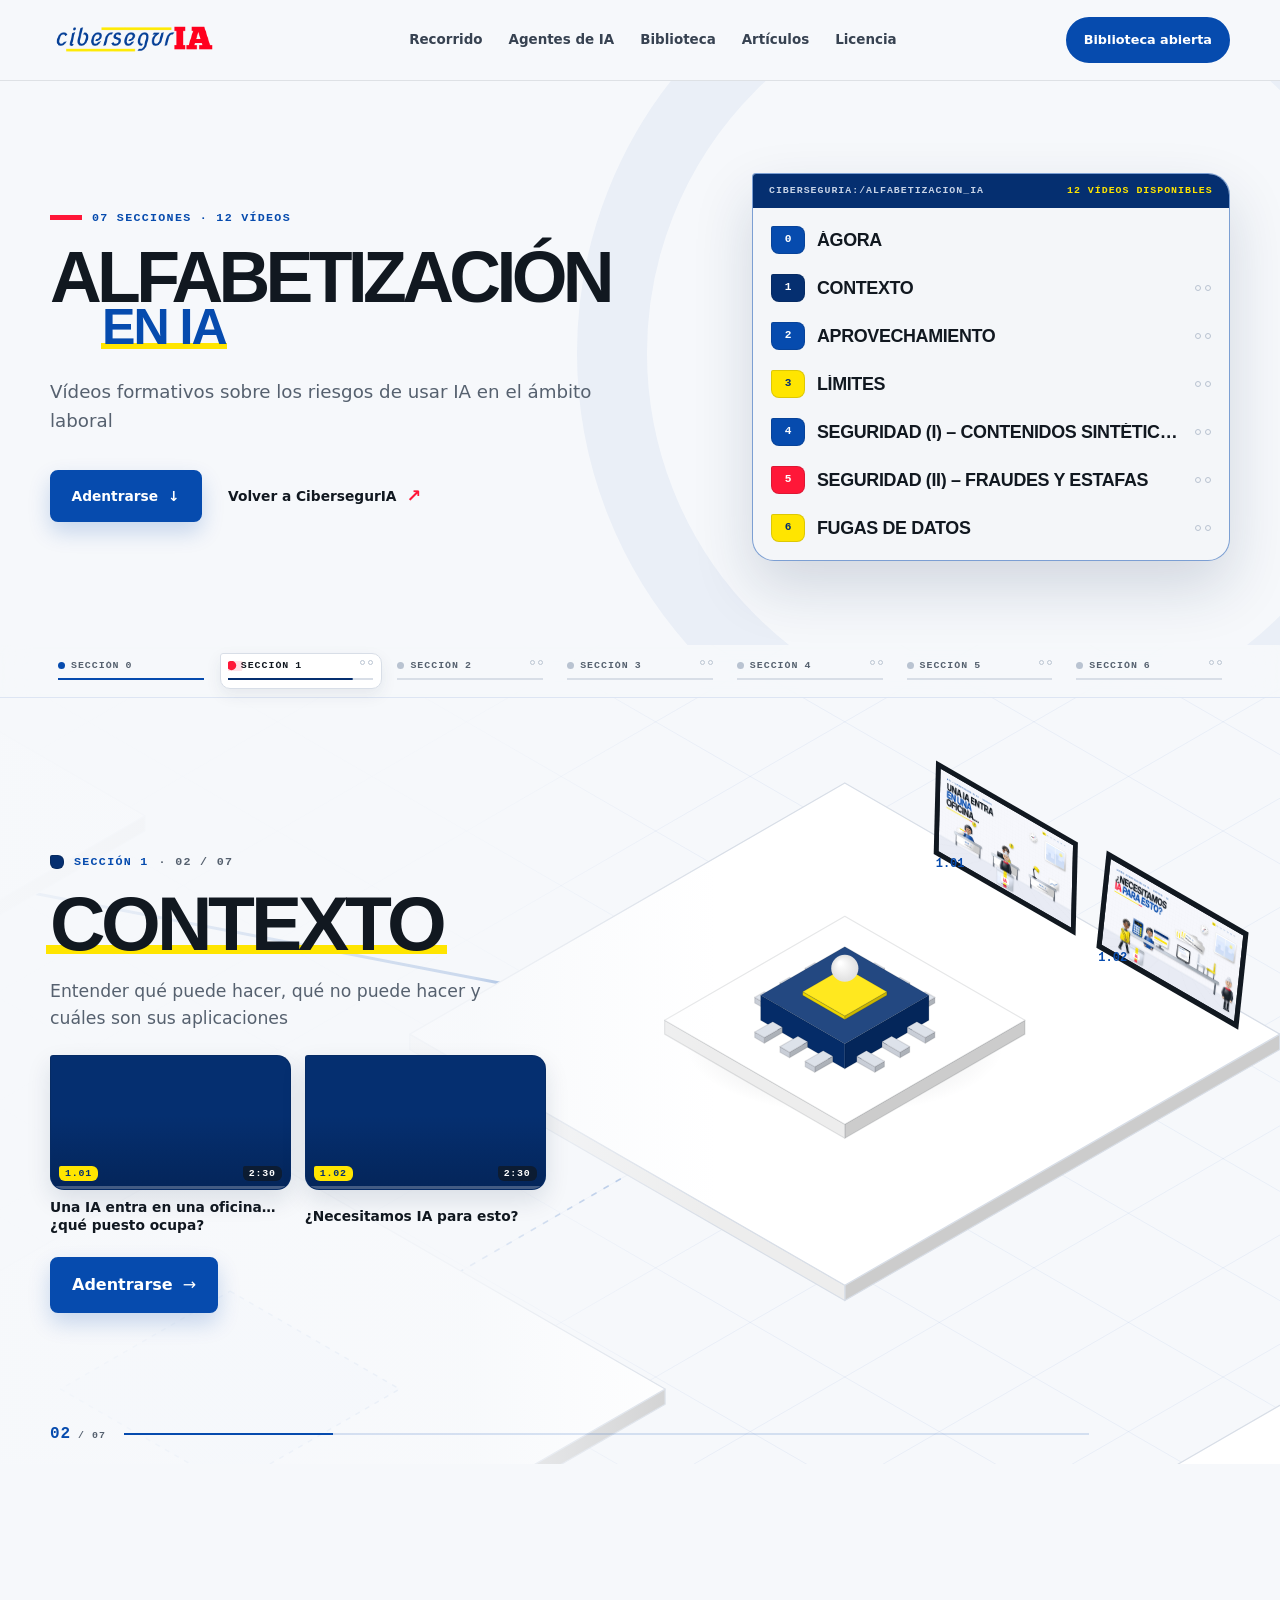
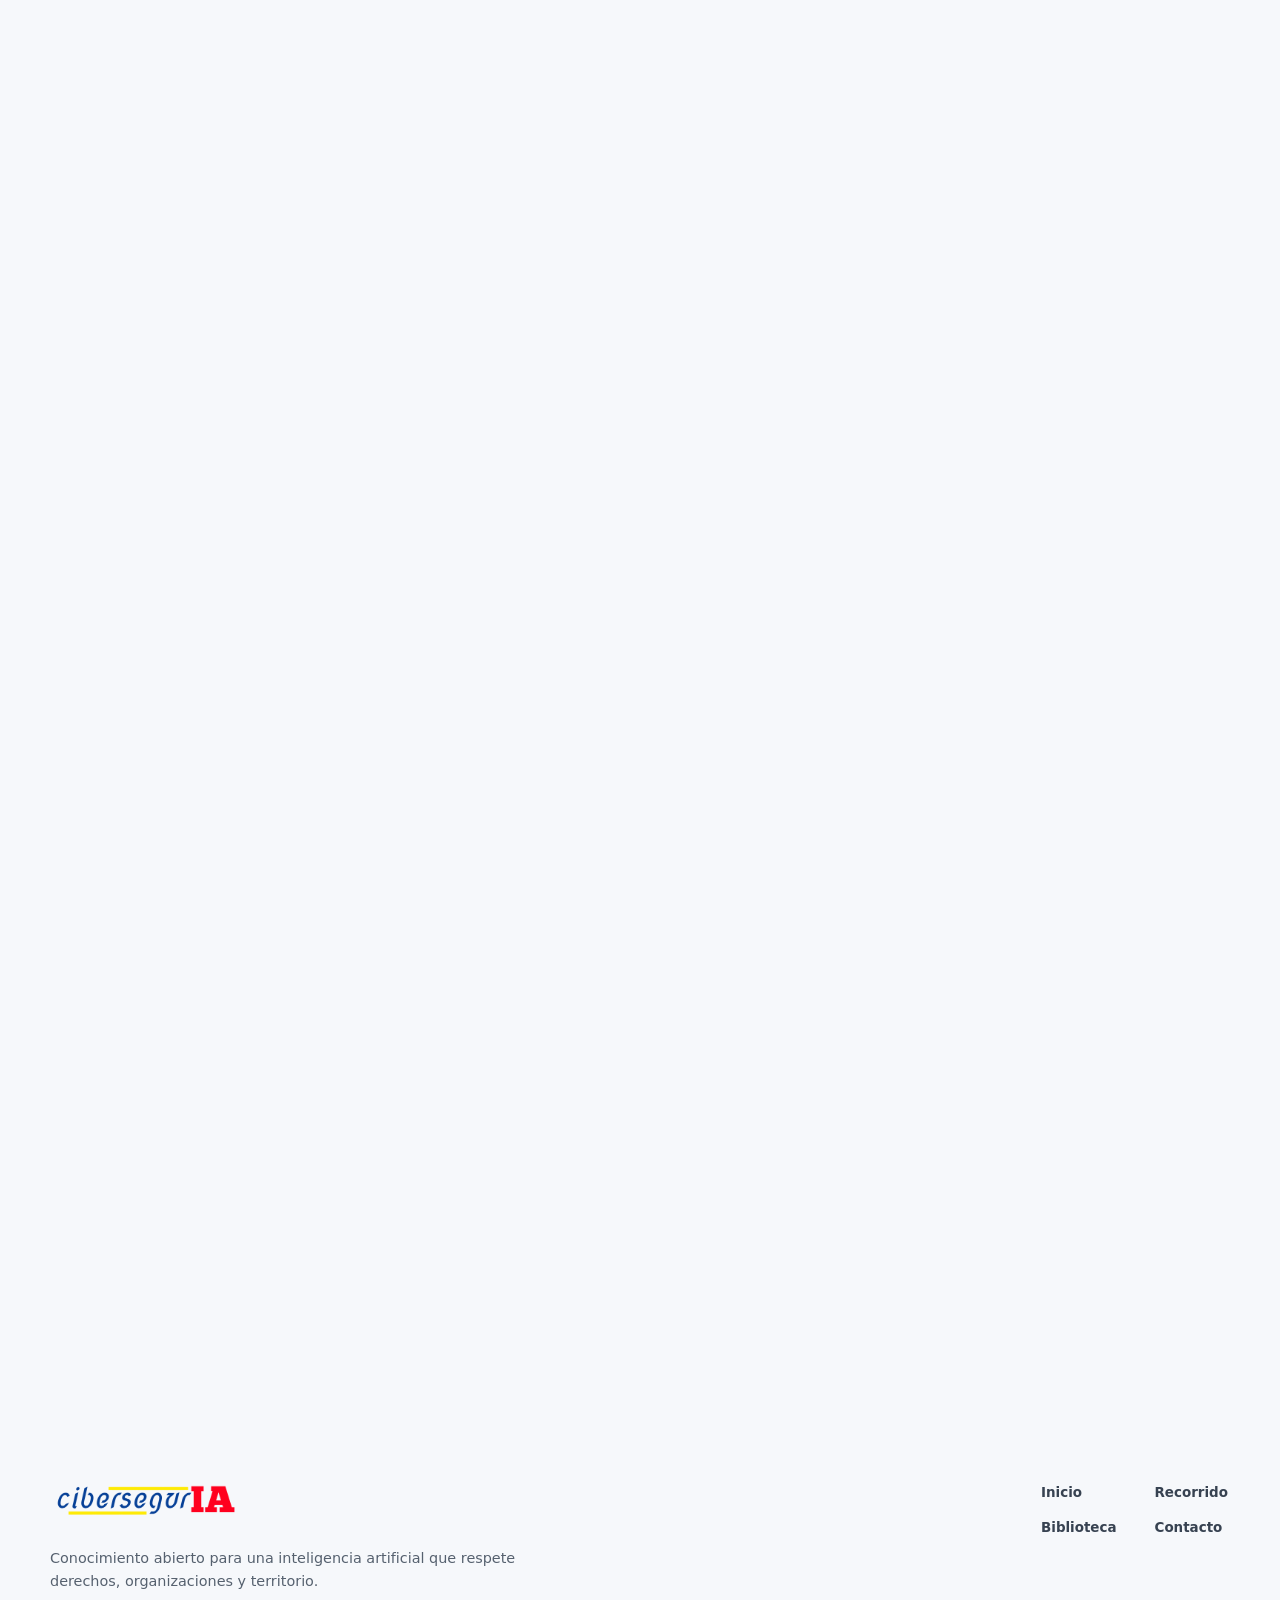
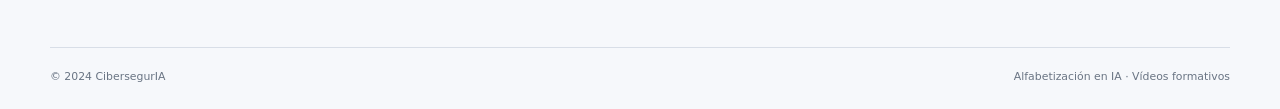
==== alfabetizacion-ia.html @ 6fbeec85 "Añade Alfabetización en IA: página /alfabetizacion-ia y sección 01 en la portada - alfabetizacion-ia" ====
<!doctype html>
<html lang="es">
<head>
  <meta charset="utf-8">
  <meta name="viewport" content="width=device-width, initial-scale=1">
  <title>Alfabetización en IA | CibersegurIA</title>
  <meta name="description" content="Vídeos formativos sobre los riesgos de usar IA en el ámbito laboral.">
  <meta name="theme-color" content="#064bae">
  <meta property="og:title" content="Alfabetización en IA | CibersegurIA">
  <meta property="og:description" content="Vídeos formativos sobre los riesgos de usar IA en el ámbito laboral.">
  <meta property="og:type" content="website">
  <meta property="og:url" content="https://ciberseguria.com/alfabetizacion-ia">
  <meta property="og:image" content="https://ciberseguria.com/logociberseguria.png">
  <link rel="canonical" href="https://ciberseguria.com/alfabetizacion-ia">
  <link rel="icon" href="favicon.ico">
  <link rel="stylesheet" href="style.css">
  <link rel="stylesheet" href="alfabetizacion/alfabetizacion.css?v=20261019-alfabetizacion">
  <script src="script.js" defer></script>
  <script src="alfabetizacion/mundo.js?v=20261019-alfabetizacion" defer></script>
  <script src="alfabetizacion/alfabetizacion.js?v=20261019-alfabetizacion" defer></script>
</head>
<body class="alfabetizacion-page">
  <a class="skip-link" href="#contenido">Saltar al contenido</a>

  <header class="site-header">
    <div class="container header-inner">
      <a class="brand" href="index.html" aria-label="CibersegurIA, volver al inicio">
        <img src="logociberseguria.png" alt="CibersegurIA">
      </a>
      <button class="menu-toggle" type="button" aria-expanded="false" aria-controls="main-nav">
        <span></span><span></span><span></span>
        <span class="sr-only">Abrir navegación</span>
      </button>
      <nav id="main-nav" class="main-nav" aria-label="Navegación principal">
        <a href="#mundo">Recorrido</a>
        <a href="index.html#agentes">Agentes de IA</a>
        <a href="index.html#recursos">Biblioteca</a>
        <a href="index.html#articulos">Artículos</a>
        <a href="index.html#licencia">Licencia</a>
      </nav>
      <a class="header-action" href="index.html#recursos">Biblioteca abierta</a>
    </div>
  </header>

  <main id="contenido">
    <section class="alfa-hero" aria-labelledby="alfa-titulo">
      <div class="container alfa-hero-grid">
        <div>
          <p class="eyebrow"><span></span> <b id="alfa-cuenta"></b></p>
          <h1 id="alfa-titulo"><span>Alfabetización</span><span>en IA</span></h1>
          <p class="alfa-lead">vídeos formativos sobre los riesgos de usar IA en el ámbito laboral</p>
          <div class="hero-actions">
            <a class="button button-primary" href="#mundo" id="alfa-empezar" data-magnetic>Adentrarse <span aria-hidden="true">↓</span></a>
            <a class="button button-text" href="index.html">Volver a CibersegurIA <span aria-hidden="true">↗</span></a>
          </div>
        </div>
        <nav class="alfa-indice" aria-label="Secciones del recorrido">
          <div class="alfa-indice-bar" aria-hidden="true"><span>CIBERSEGURIA:/ALFABETIZACION_IA</span><b id="alfa-indice-total"></b></div>
          <ol id="alfa-indice"></ol>
        </nav>
      </div>
    </section>

    <section id="mundo" class="lit-world" aria-labelledby="lit-title">
      <div class="lit-sticky">
        <canvas id="lit-canvas" class="lit-canvas" aria-hidden="true"></canvas>
        <div class="lit-bar">
          <div class="container">
            <nav class="lit-steps" aria-label="Secciones del recorrido">
              <div id="lit-steps" class="lit-steps-track"></div>
              <i class="lit-steps-thumb" aria-hidden="true"></i>
            </nav>
          </div>
        </div>
        <div class="container lit-copy-wrap">
          <article id="lit-copy" class="lit-copy">
            <p class="section-index lit-index"><i></i><span id="lit-seccion"></span><em id="lit-count"></em></p>
            <h2 id="lit-title" class="lit-title"><span class="lit-title-pre"></span><span class="lit-title-main"></span></h2>
            <p id="lit-lead" class="lit-lead"></p>
            <div id="lit-media" class="lit-media"></div>
            <button id="lit-cta" class="button button-primary lit-cta" type="button" data-magnetic><b></b><span class="lit-cta-arrow" aria-hidden="true">→</span></button>
          </article>
        </div>
        <div class="container lit-status" aria-hidden="true">
          <span><b id="lit-current">01</b> / <span id="lit-total">07</span></span>
          <i><b></b></i>
          <em id="lit-cue"></em>
        </div>
      </div>
    </section>
  </main>

  <footer class="site-footer">
    <div class="container footer-top">
      <div><img src="logociberseguria.png" alt="CibersegurIA"><p>Conocimiento abierto para una inteligencia artificial que respete derechos, organizaciones y territorio.</p></div>
      <div class="footer-links"><a href="index.html">Inicio</a><a href="#mundo">Recorrido</a><a href="index.html#recursos">Biblioteca</a><a href="mailto:ciberseguria@gmail.com">Contacto</a></div>
    </div>
    <div class="container footer-bottom"><span>© <span id="current-year">2024</span> CibersegurIA</span><span>Alfabetización en IA · Vídeos formativos</span></div>
  </footer>

  <!-- Sala de proyección: los dos vídeos de cada sección -->
  <dialog id="sala" class="sala" aria-labelledby="sala-titulo">
    <div class="sala-fondo" aria-hidden="true"></div>
    <div class="sala-shell">
      <header class="sala-top">
        <p class="section-index sala-index"><i></i><span id="sala-seccion"></span></p>
        <button class="sala-cerrar" type="button" id="sala-cerrar"><span class="sr-only"></span><i aria-hidden="true"></i></button>
      </header>
      <div class="sala-grid">
        <div class="sala-escena">
          <div id="player" class="player" data-estado="pausa">
            <video id="video" playsinline preload="metadata"></video>
            <div class="player-capa" aria-hidden="true"></div>
            <p id="player-capitulo" class="player-capitulo" aria-live="polite"></p>
            <button id="player-grande" class="player-grande" type="button"><span class="sr-only"></span><i aria-hidden="true"></i></button>
            <div id="player-fin" class="player-fin" hidden>
              <p class="section-index" id="fin-etiqueta"></p>
              <button id="fin-siguiente" class="fin-siguiente" type="button">
                <img alt="" id="fin-img"><span><b id="fin-num"></b><strong id="fin-titulo"></strong></span>
                <svg viewBox="0 0 40 40" aria-hidden="true"><circle cx="20" cy="20" r="17"/><circle id="fin-anillo" cx="20" cy="20" r="17"/></svg>
              </button>
              <button id="fin-cancelar" class="fin-cancelar" type="button"></button>
            </div>
            <div class="player-barra">
              <div id="pista" class="pista" role="slider" tabindex="0" aria-valuemin="0" aria-valuemax="150" aria-valuenow="0">
                <div id="pista-tramos" class="pista-tramos"></div>
                <span id="pista-cabeza" class="pista-cabeza"></span>
                <span id="pista-tip" class="pista-tip" hidden><b></b><em></em></span>
              </div>
              <div class="player-botones">
                <button id="b-play" class="pb" type="button"><span class="sr-only"></span><i class="ico ico-play" aria-hidden="true"></i></button>
                <button id="b-mute" class="pb" type="button"><span class="sr-only"></span><i class="ico ico-vol" aria-hidden="true"></i></button>
                <span id="tiempo" class="player-tiempo">0:00 / 0:00</span>
                <span class="player-hueco"></span>
                <button id="b-cc" class="pb pb-texto" type="button" aria-pressed="false">CC</button>
                <button id="b-vel" class="pb pb-texto" type="button">1×</button>
                <button id="b-full" class="pb" type="button"><span class="sr-only"></span><i class="ico ico-full" aria-hidden="true"></i></button>
              </div>
            </div>
          </div>
          <div class="sala-pie">
            <p class="sala-num" id="sala-num"></p>
            <h2 id="sala-titulo" class="sala-titulo"></h2>
            <p class="sala-teclas" id="sala-teclas"></p>
          </div>
        </div>
        <aside class="sala-lado">
          <div class="sala-cabeza">
            <h3 id="sala-nombre" class="sala-nombre"><span class="lit-title-pre"></span><span class="sala-nombre-main"></span></h3>
            <p id="sala-sub" class="sala-sub"></p>
          </div>
          <p class="section-index" id="sala-l-videos"></p>
          <ol id="sala-videos" class="sala-videos"></ol>
          <p class="section-index" id="sala-l-capitulos"></p>
          <ol id="sala-capitulos" class="sala-capitulos"></ol>
          <nav class="sala-nav">
            <button id="sala-prev" class="sala-salto" type="button" data-magnetic><span></span><b></b></button>
            <button id="sala-next" class="sala-salto sala-salto-next" type="button" data-magnetic><span></span><b></b></button>
          </nav>
        </aside>
      </div>
    </div>
  </dialog>
</body>
</html>
---- style.css ----
:root {
  --blue: #064bae;
  --blue-dark: #052f70;
  --blue-soft: #eaf2ff;
  --yellow: #ffe500;
  --red: #ff1738;
  --ink: #111820;
  --muted: #56616f;
  --line: #d8dee7;
  --paper: #f6f8fb;
  --white: #ffffff;
  --radius: 18px;
  --shadow: 0 22px 55px rgba(20, 45, 78, 0.12);
}

* {
  box-sizing: border-box;
}

html {
  scroll-behavior: smooth;
}

body {
  margin: 0;
  color: var(--ink);
  background: var(--paper);
  font-family: Inter, ui-sans-serif, system-ui, -apple-system, BlinkMacSystemFont, "Segoe UI", sans-serif;
  line-height: 1.6;
  -webkit-font-smoothing: antialiased;
}

body::before {
  content: "";
  position: fixed;
  inset: 0;
  z-index: -1;
  pointer-events: none;
  background-image: linear-gradient(rgba(6, 75, 174, 0.035) 1px, transparent 1px), linear-gradient(90deg, rgba(6, 75, 174, 0.035) 1px, transparent 1px);
  background-size: 40px 40px;
}

.scroll-progress {
  position: fixed;
  top: 0;
  left: 0;
  z-index: 500;
  width: 100%;
  height: 4px;
  pointer-events: none;
  transform: scaleX(var(--scroll-progress, 0));
  transform-origin: left center;
  background: linear-gradient(90deg, var(--red) 0 16%, var(--yellow) 16% 54%, var(--blue) 54%);
}

.scroll-scene {
  position: relative;
  isolation: isolate;
  overflow: clip;
}

.scroll-scene > .container {
  position: relative;
  z-index: 2;
}

.section-flow {
  position: absolute;
  top: 66%;
  right: -170px;
  z-index: 1;
  width: min(34vw, 430px);
  height: 190px;
  color: var(--scene-color, var(--blue));
  opacity: 0;
  translate: 70px -50%;
  transition: opacity 800ms ease, translate 1000ms cubic-bezier(0.2, 0.82, 0.2, 1);
  pointer-events: none;
}

.flow-reversed .section-flow {
  right: auto;
  left: -170px;
  translate: -70px -50%;
  scale: -1 1;
}

.is-discovered .section-flow {
  opacity: 0.42;
  translate: 0 -50%;
}

.flow-reversed.is-discovered .section-flow {
  translate: 0 -50%;
}

.flow-canvas {
  position: absolute;
  inset: 0;
  transform: translate3d(0, var(--flow-shift, 0), 0);
  transition: transform 180ms linear;
}

.flow-canvas::before {
  content: "";
  position: absolute;
  inset: 20px 15px 12px 35px;
  background: radial-gradient(ellipse at center, currentColor 0, transparent 68%);
  opacity: 0.07;
  filter: blur(20px);
  animation: flow-breathe 6s ease-in-out infinite;
}

.section-flow svg {
  position: absolute;
  inset: 0;
  width: 100%;
  height: 100%;
  overflow: visible;
}

.flow-line {
  fill: none;
  stroke: currentColor;
  stroke-linecap: square;
  vector-effect: non-scaling-stroke;
}

.flow-line-main {
  stroke-width: 2;
  stroke-dasharray: 0.12 0.035;
  animation: flow-dashes 8s linear infinite;
}

.flow-line-soft {
  stroke-width: 1;
  stroke-dasharray: 0.025 0.045;
  opacity: 0.62;
  animation: flow-dashes-reverse 12s linear infinite;
}

.flow-glint {
  position: absolute;
  top: 0;
  left: 0;
  width: 34px;
  height: 4px;
  background: linear-gradient(90deg, transparent, currentColor 35% 75%, transparent);
  box-shadow: 0 0 16px currentColor;
  offset-path: path("M -22 118 C 72 18 198 176 442 42");
  offset-rotate: 0deg;
  animation: flow-travel 7s linear infinite;
}

.flow-bars {
  position: absolute;
  right: 36px;
  bottom: 22px;
  display: flex;
  align-items: end;
  gap: 5px;
  height: 28px;
}

.flow-bars i {
  display: block;
  width: 3px;
  height: 35%;
  background: currentColor;
  animation: flow-bars 1.8s ease-in-out infinite alternate;
}

.flow-bars i:nth-child(2) { height: 75%; animation-delay: -0.6s; }
.flow-bars i:nth-child(3) { height: 48%; animation-delay: -1.1s; }
.flow-bars i:nth-child(4) { height: 100%; animation-delay: -0.3s; }

@keyframes flow-dashes { to { stroke-dashoffset: -1; } }
@keyframes flow-dashes-reverse { to { stroke-dashoffset: 1; } }
@keyframes flow-travel { to { offset-distance: 100%; } }
@keyframes flow-bars { to { scale: 1 0.28; opacity: 0.35; } }
@keyframes flow-breathe { 50% { scale: 1.12 0.82; opacity: 0.12; } }

.motion-ready .reveal-target {
  opacity: 0;
  translate: 0 28px;
  transition: opacity 700ms cubic-bezier(0.2, 0.72, 0.2, 1), translate 700ms cubic-bezier(0.2, 0.72, 0.2, 1);
  transition-delay: var(--reveal-delay, 0ms);
}

.motion-ready .reveal-target.reveal-left {
  translate: -32px 0;
}

.motion-ready .reveal-target.is-visible {
  opacity: 1;
  translate: 0 0;
}

img {
  max-width: 100%;
}

a {
  color: inherit;
}

button,
input,
select,
textarea {
  font: inherit;
}

button,
a {
  -webkit-tap-highlight-color: transparent;
}

button:focus-visible,
a:focus-visible,
input:focus-visible,
select:focus-visible,
textarea:focus-visible {
  outline: 3px solid var(--yellow);
  outline-offset: 3px;
}

.container {
  width: min(1180px, calc(100% - 40px));
  margin-inline: auto;
}

.section-pad {
  padding: 110px 0;
}

.sr-only {
  position: absolute;
  width: 1px;
  height: 1px;
  padding: 0;
  margin: -1px;
  overflow: hidden;
  clip: rect(0, 0, 0, 0);
  white-space: nowrap;
  border: 0;
}

.skip-link {
  position: fixed;
  left: 16px;
  top: 12px;
  z-index: 1000;
  padding: 10px 14px;
  color: var(--white);
  background: var(--blue-dark);
  border-radius: 8px;
  transform: translateY(-160%);
}

.skip-link:focus {
  transform: translateY(0);
}

.site-header {
  position: sticky;
  top: 0;
  z-index: 100;
  background: rgba(246, 248, 251, 0.94);
  border-bottom: 1px solid rgba(17, 24, 32, 0.1);
  backdrop-filter: blur(18px);
}

.header-inner {
  display: grid;
  grid-template-columns: 190px 1fr auto;
  align-items: center;
  gap: 28px;
  min-height: 80px;
}

.brand {
  display: block;
  line-height: 0;
}

.brand img {
  width: 176px;
  height: auto;
}

.main-nav {
  display: flex;
  align-items: center;
  justify-content: center;
  gap: 26px;
}

.main-nav a,
.footer-links a {
  color: #374251;
  font-size: 0.84rem;
  font-weight: 750;
  text-decoration: none;
}

.main-nav a:hover,
.footer-links a:hover {
  color: var(--blue);
}

.header-action {
  padding: 11px 16px;
  color: var(--white);
  background: var(--blue);
  border: 2px solid var(--blue);
  border-radius: 999px;
  font-size: 0.8rem;
  font-weight: 800;
  text-decoration: none;
}

.header-action:hover {
  color: var(--blue);
  background: transparent;
}

.menu-toggle {
  display: none;
  width: 44px;
  height: 44px;
  padding: 11px 9px;
  background: transparent;
  border: 1px solid var(--line);
  border-radius: 10px;
}

.menu-toggle > span:not(.sr-only) {
  display: block;
  height: 2px;
  margin: 4px 0;
  background: var(--ink);
}

.hero {
  position: relative;
  overflow: hidden;
  padding-top: 96px;
}

.hero::after {
  content: "";
  position: absolute;
  width: 360px;
  height: 360px;
  top: -210px;
  right: -70px;
  border: 70px solid var(--yellow);
  border-radius: 50%;
  opacity: 0.85;
  z-index: -1;
}

.hero-grid {
  display: grid;
  grid-template-columns: minmax(0, 1.16fr) minmax(420px, 0.84fr);
  align-items: center;
  gap: 56px;
}

.hero-copy {
  position: relative;
  z-index: 2;
  min-width: 0;
}

.eyebrow,
.section-index {
  margin: 0 0 22px;
  color: var(--blue);
  font-family: ui-monospace, SFMono-Regular, Menlo, Consolas, monospace;
  font-size: 0.73rem;
  font-weight: 800;
  letter-spacing: 0.11em;
  text-transform: uppercase;
}

.eyebrow {
  display: flex;
  align-items: center;
  gap: 10px;
}

.eyebrow span {
  width: 32px;
  height: 5px;
  background: var(--red);
}

h1,
h2,
h3,
p {
  margin-top: 0;
}

h1,
h2,
h3 {
  font-family: "Arial Narrow", "Roboto Condensed", Impact, sans-serif;
  line-height: 0.99;
  letter-spacing: -0.035em;
}

.hero h1 {
  max-width: 700px;
  margin-bottom: 30px;
  font-size: clamp(3.7rem, 4.4vw, 4.65rem);
  font-weight: 900;
  text-transform: uppercase;
}

.hero h1 em {
  position: relative;
  display: inline-block;
  color: var(--blue);
  font-size: 0.82em;
  font-style: normal;
  letter-spacing: -0.025em;
  white-space: nowrap;
}

.hero h1 em::after {
  content: "";
  position: absolute;
  left: 0;
  right: 0;
  bottom: 2px;
  height: 13px;
  z-index: -1;
  background: var(--yellow);
}

.hero-lead {
  max-width: 610px;
  margin-bottom: 34px;
  color: var(--muted);
  font-size: 1.14rem;
}

.hero-actions {
  display: flex;
  align-items: center;
  flex-wrap: wrap;
  gap: 24px;
}

.button {
  display: inline-flex;
  align-items: center;
  justify-content: center;
  gap: 10px;
  min-height: 48px;
  padding: 13px 20px;
  border: 2px solid transparent;
  border-radius: 8px;
  font-size: 0.86rem;
  font-weight: 850;
  text-decoration: none;
  cursor: pointer;
  transition: transform 160ms ease, box-shadow 160ms ease, background 160ms ease;
}

.button:hover {
  transform: translateY(-2px);
}

.button-primary {
  color: var(--white);
  background: var(--blue);
  border-color: var(--blue);
  box-shadow: 0 10px 22px rgba(6, 75, 174, 0.2);
}

.button-primary:hover {
  background: var(--blue-dark);
  border-color: var(--blue-dark);
}

.button-text {
  min-height: auto;
  padding-inline: 0;
  color: var(--ink);
}

.button-text span {
  color: var(--red);
  font-size: 1.1rem;
}

.button-light {
  color: var(--ink);
  background: var(--yellow);
}

.button-dark {
  color: var(--white);
  background: var(--ink);
}

.hero-principles {
  display: flex;
  flex-wrap: wrap;
  gap: 12px 28px;
  margin: 42px 0 0;
  padding: 0;
  list-style: none;
}

.hero-principles li {
  position: relative;
  padding-left: 17px;
  color: #3d4855;
  font-size: 0.79rem;
  font-weight: 750;
}

.hero-principles li::before {
  content: "";
  position: absolute;
  width: 8px;
  height: 8px;
  left: 0;
  top: 0.43em;
  background: var(--blue);
  border-radius: 50%;
}

.hero-board {
  --board-rx: 0deg;
  --board-ry: 0deg;
  position: relative;
  z-index: 1;
  min-height: 560px;
  overflow: hidden;
  color: var(--white);
  background: var(--blue-dark);
  border: 1px solid rgba(255, 255, 255, 0.16);
  border-radius: 30px 30px 30px 6px;
  box-shadow: var(--shadow);
  isolation: isolate;
  transform: perspective(1100px) rotateX(var(--board-rx)) rotateY(var(--board-ry));
  transition: transform 220ms ease, box-shadow 220ms ease;
  animation: board-arrive 850ms 120ms cubic-bezier(0.2, 0.72, 0.2, 1) both;
}

.hero-board:hover {
  box-shadow: 0 30px 70px rgba(5, 47, 112, 0.24);
}

.hero-board::before,
.hero-board::after {
  content: "";
  position: absolute;
  border-radius: 50%;
}

.hero-board::before {
  width: 330px;
  height: 330px;
  top: 80px;
  left: 50%;
  border: 1px dashed rgba(255, 255, 255, 0.2);
  transform: translateX(-50%);
}

.hero-board::after {
  width: 220px;
  height: 220px;
  top: 135px;
  left: 50%;
  border: 1px solid rgba(255, 229, 0, 0.28);
  transform: translateX(-50%);
}

.board-topline,
.board-footer {
  position: relative;
  z-index: 2;
  display: flex;
  align-items: center;
  justify-content: space-between;
  padding: 22px 26px;
  font-family: ui-monospace, SFMono-Regular, Menlo, Consolas, monospace;
  font-size: 0.67rem;
  letter-spacing: 0.08em;
  text-transform: uppercase;
}

.board-topline {
  border-bottom: 1px solid rgba(255, 255, 255, 0.16);
}

.status-dot::before {
  content: "";
  display: inline-block;
  width: 8px;
  height: 8px;
  margin-right: 8px;
  background: var(--yellow);
  border-radius: 50%;
  box-shadow: 0 0 0 5px rgba(255, 229, 0, 0.12);
  animation: status-pulse 2.2s ease-in-out infinite;
}

.board-core {
  position: relative;
  z-index: 2;
  display: flex;
  flex-direction: column;
  align-items: center;
  min-height: 315px;
  padding-top: 72px;
}

.board-core::after {
  content: "";
  position: absolute;
  z-index: 0;
  left: 10%;
  right: 10%;
  top: 38%;
  height: 1px;
  opacity: 0;
  background: linear-gradient(90deg, transparent, rgba(255, 229, 0, 0.85), transparent);
  box-shadow: 0 0 22px rgba(255, 229, 0, 0.45);
  animation: board-scan 4.6s ease-in-out infinite;
}

.board-core > * {
  position: relative;
  z-index: 1;
}

.agent-symbol {
  position: relative;
  display: grid;
  place-items: center;
  width: 105px;
  height: 105px;
  margin-bottom: 26px;
  color: var(--ink);
  background: var(--yellow);
  border-radius: 50%;
  font-family: ui-monospace, SFMono-Regular, Menlo, monospace;
  font-size: 1.55rem;
  font-weight: 900;
  animation: agent-float 4.8s ease-in-out infinite;
}

.orbit {
  position: absolute;
  inset: -18px;
  border: 1px solid rgba(255, 255, 255, 0.32);
  border-radius: 50%;
}

.orbit-one {
  animation: orbit-spin 9s linear infinite;
}

.orbit::after {
  content: "";
  position: absolute;
  width: 11px;
  height: 11px;
  top: 9px;
  right: 12px;
  background: var(--red);
  border: 3px solid var(--blue-dark);
  border-radius: 50%;
}

.orbit-two {
  inset: -34px;
  border-style: dashed;
  animation: orbit-spin-reverse 15s linear infinite;
}

.board-core p {
  margin-bottom: 4px;
  font-size: 1.1rem;
  font-weight: 850;
}

.board-core small {
  color: #b9c7dc;
  font-size: 0.72rem;
}

.board-route {
  position: relative;
  z-index: 2;
  display: grid;
  grid-template-columns: repeat(4, 1fr);
  margin: 0;
  padding: 0 18px 18px;
  list-style: none;
}

.board-route li {
  display: flex;
  min-width: 0;
  flex-direction: column;
  gap: 2px;
  padding: 15px 10px;
  background: rgba(255, 255, 255, 0.06);
  border-right: 1px solid rgba(255, 255, 255, 0.13);
  transition: background 180ms ease, transform 180ms ease;
}

.board-route li:hover {
  z-index: 2;
  background: rgba(255, 229, 0, 0.13);
  transform: translateY(-5px);
}

@keyframes board-arrive {
  from { opacity: 0; translate: 0 34px; }
  to { opacity: 1; translate: 0 0; }
}

@keyframes status-pulse {
  0%, 100% { box-shadow: 0 0 0 5px rgba(255, 229, 0, 0.12); }
  50% { box-shadow: 0 0 0 10px rgba(255, 229, 0, 0.02), 0 0 18px rgba(255, 229, 0, 0.65); }
}

@keyframes agent-float {
  0%, 100% { translate: 0 0; }
  50% { translate: 0 -9px; }
}

@keyframes orbit-spin {
  to { transform: rotate(360deg); }
}

@keyframes orbit-spin-reverse {
  from { transform: rotate(55deg); }
  to { transform: rotate(-305deg); }
}

@keyframes board-scan {
  0%, 18%, 100% { opacity: 0; translate: 0 -100px; }
  30%, 75% { opacity: 1; }
  88% { opacity: 0; translate: 0 165px; }
}

.board-route li:first-child {
  border-radius: 8px 0 0 8px;
}

.board-route li:last-child {
  border-right: 0;
  border-radius: 0 8px 8px 0;
}

.board-route span {
  color: var(--yellow);
  font-family: ui-monospace, monospace;
  font-size: 0.65rem;
}

.board-route b {
  font-size: 0.76rem;
}

.board-route small {
  overflow: hidden;
  color: #9eb0ca;
  font-size: 0.59rem;
  text-overflow: ellipsis;
  white-space: nowrap;
}

.board-footer {
  justify-content: flex-start;
  gap: 20px;
  padding-top: 16px;
  padding-bottom: 16px;
  color: #a9b8cf;
  border-top: 1px solid rgba(255, 255, 255, 0.12);
}

.purpose-band {
  color: var(--white);
  background: var(--ink);
}

.purpose-grid {
  display: grid;
  grid-template-columns: 150px minmax(0, 1.4fr) minmax(230px, 0.6fr);
  gap: 60px;
  padding-top: 62px;
  padding-bottom: 62px;
}

.purpose-grid .section-index {
  color: var(--yellow);
}

.purpose-grid h2 {
  max-width: 700px;
  margin-bottom: 22px;
  font-size: clamp(2rem, 4vw, 3.8rem);
}

.purpose-grid > div > p {
  max-width: 760px;
  margin-bottom: 0;
  color: #b9c0c9;
}

.purpose-note {
  align-self: start;
  padding-left: 24px;
  border-left: 4px solid var(--red);
}

.purpose-note strong {
  display: block;
  margin-bottom: 10px;
  color: var(--yellow);
  font-size: 0.75rem;
  letter-spacing: 0.08em;
  text-transform: uppercase;
}

.purpose-note p {
  font-size: 0.87rem;
}

.agents {
  background: var(--white);
}

.section-heading {
  display: grid;
  grid-template-columns: 1fr 0.72fr;
  align-items: end;
  gap: 70px;
  margin-bottom: 50px;
}

.section-heading h2,
.resource-heading h2,
.license h2 {
  margin-bottom: 0;
  font-size: clamp(3.3rem, 6vw, 5.8rem);
  text-transform: uppercase;
}

.section-heading > p {
  max-width: 540px;
  margin-bottom: 0;
  color: var(--muted);
  font-size: 1.03rem;
}

.areas {
  background: var(--paper);
}

.area-grid {
  display: grid;
  grid-template-columns: repeat(4, 1fr);
  gap: 16px;
}

.area-card {
  --card-x: 50%;
  --card-y: 50%;
  position: relative;
  min-height: 330px;
  padding: 30px;
  overflow: hidden;
  background: var(--white);
  border: 1px solid var(--line);
  border-radius: 5px 24px 24px 24px;
  transition: transform 180ms ease, box-shadow 180ms ease;
}

.area-card::before {
  content: "";
  position: absolute;
  z-index: 0;
  inset: 0;
  opacity: 0;
  pointer-events: none;
  background: radial-gradient(circle at var(--card-x) var(--card-y), rgba(6, 75, 174, 0.14), transparent 42%);
  transition: opacity 180ms ease;
}

.area-card > * {
  position: relative;
  z-index: 1;
}

.area-card:hover {
  z-index: 2;
  transform: translateY(-5px);
  box-shadow: var(--shadow);
}

.area-card:hover::before {
  opacity: 1;
}

.area-ethical {
  background: var(--yellow);
  border-color: var(--yellow);
}

.area-red .area-icon,
.area-red .area-number {
  color: var(--red);
}

.area-wide {
  grid-column: span 2;
  color: var(--white);
  background: var(--blue);
  border-color: var(--blue);
}

.area-wide p,
.area-wide .area-link {
  color: #deebff;
}

.area-number {
  position: absolute;
  top: 22px;
  right: 24px;
  color: var(--blue);
  font-family: ui-monospace, monospace;
  font-size: 0.72rem;
  font-weight: 850;
}

.area-icon {
  display: grid;
  place-items: center;
  width: 58px;
  height: 58px;
  margin-bottom: 54px;
  color: var(--blue);
  background: rgba(6, 75, 174, 0.08);
  border-radius: 50%;
  font-family: ui-monospace, monospace;
  font-size: 1.2rem;
  font-weight: 900;
}

.area-wide .area-icon {
  color: var(--ink);
  background: var(--yellow);
}

.area-card h3 {
  margin-bottom: 12px;
  font-size: 1.75rem;
  text-transform: uppercase;
}

.area-card p {
  margin-bottom: 26px;
  color: var(--muted);
  font-size: 0.88rem;
}

.area-card.area-wide p,
.area-card.area-wide .area-link {
  color: #f1f6ff;
}

.area-ethical p {
  color: #323820;
}

.area-link {
  position: absolute;
  left: 30px;
  bottom: 28px;
  color: var(--blue);
  font-size: 0.69rem;
  font-weight: 850;
  letter-spacing: 0.05em;
  text-transform: uppercase;
}

.resources {
  color: var(--white);
  background: var(--ink);
}

.resources .section-index {
  color: var(--yellow);
}

.resource-heading {
  display: grid;
  grid-template-columns: 1fr 0.75fr;
  align-items: end;
  gap: 70px;
  margin-bottom: 62px;
}

.resource-intro p {
  color: #b8c0cb;
}

.resource-intro a {
  color: var(--yellow);
  font-size: 0.82rem;
  font-weight: 800;
}

.resource-list {
  border-top: 1px solid #38414b;
}

.resource-item {
  display: grid;
  grid-template-columns: 64px minmax(0, 1fr) auto;
  align-items: center;
  gap: 30px;
  padding: 28px 8px;
  border-bottom: 1px solid #38414b;
  transition: background 200ms ease, padding 200ms ease;
}

.resource-item:hover {
  padding-inline: 16px;
  background: rgba(255, 255, 255, 0.035);
}

.resource-count {
  color: var(--red);
  font-family: ui-monospace, monospace;
  font-size: 0.74rem;
  font-weight: 850;
}

.tag {
  display: block;
  margin-bottom: 7px;
  color: #95a1af;
  font-size: 0.63rem;
  font-weight: 800;
  letter-spacing: 0.08em;
  text-transform: uppercase;
}

.resource-item h3 {
  margin-bottom: 6px;
  font-family: inherit;
  font-size: 1.08rem;
  letter-spacing: -0.015em;
  line-height: 1.3;
}

.resource-item p {
  max-width: 700px;
  margin-bottom: 0;
  color: #9ea8b5;
  font-size: 0.82rem;
}

.resource-button {
  display: inline-flex;
  align-items: center;
  gap: 18px;
  padding: 11px 0 11px 14px;
  color: var(--white);
  background: transparent;
  border: 0;
  border-left: 2px solid var(--yellow);
  font-size: 0.76rem;
  font-weight: 850;
  cursor: pointer;
}

.resource-button span {
  color: var(--yellow);
  font-size: 1rem;
}

.resource-button:hover {
  color: var(--yellow);
}

.nullgen {
  padding-top: 72px;
  padding-bottom: 72px;
  background: var(--yellow);
}

.nullgen-grid {
  display: grid;
  grid-template-columns: 160px minmax(0, 1fr) auto;
  align-items: center;
  gap: 42px;
}

.nullgen-mark {
  position: relative;
  display: grid;
  place-items: center;
  width: 136px;
  height: 136px;
  color: var(--yellow);
  background: var(--ink);
  border-radius: 50%;
  font-family: ui-monospace, monospace;
  font-size: 2.4rem;
  font-weight: 900;
}

.nullgen-mark i {
  position: absolute;
  right: 28px;
  bottom: 26px;
  color: var(--red);
  font-size: 1rem;
  font-style: normal;
}

.nullgen .section-index {
  margin-bottom: 12px;
  color: var(--blue);
}

.nullgen h2 {
  margin-bottom: 8px;
  font-size: 3.4rem;
  text-transform: uppercase;
}

.nullgen p:last-child {
  max-width: 700px;
  margin-bottom: 0;
}

.articles {
  background: var(--white);
}

.articles-heading {
  display: flex;
  align-items: flex-end;
  justify-content: space-between;
  gap: 30px;
  margin-bottom: 48px;
}

.articles-heading h2 {
  margin-bottom: 0;
  font-size: clamp(3rem, 5vw, 5rem);
  text-transform: uppercase;
}

.articles-heading > a {
  color: var(--blue);
  font-size: 0.84rem;
  font-weight: 850;
}

.article-grid {
  display: grid;
  grid-template-columns: repeat(3, 1fr);
  gap: 18px;
}

.article-card {
  display: flex;
  min-height: 370px;
  flex-direction: column;
  padding: 32px;
  background: var(--paper);
  border: 1px solid var(--line);
  border-radius: 5px 24px 24px 24px;
  transition: transform 220ms ease, box-shadow 220ms ease;
}

.article-card:hover {
  transform: translateY(-7px);
  box-shadow: var(--shadow);
}

.article-featured {
  color: var(--white);
  background: var(--blue);
  border-color: var(--blue);
}

.article-meta {
  display: flex;
  justify-content: space-between;
  margin-bottom: 58px;
  color: #687585;
  font-family: ui-monospace, monospace;
  font-size: 0.65rem;
  letter-spacing: 0.07em;
  text-transform: uppercase;
}

.article-featured .article-meta {
  color: #d8e6fa;
}

.article-card h3 {
  margin-bottom: 18px;
  font-family: inherit;
  font-size: 1.35rem;
  line-height: 1.22;
  letter-spacing: -0.025em;
}

.article-card p {
  margin-bottom: 28px;
  color: var(--muted);
  font-size: 0.88rem;
}

.article-featured p {
  color: #d8e6fa;
}

.article-card > a {
  margin-top: auto;
  color: var(--blue);
  font-size: 0.79rem;
  font-weight: 850;
}

.article-featured > a {
  color: var(--yellow);
}

.license {
  color: var(--white);
  background: var(--blue-dark);
  border-top: 10px solid var(--red);
}

.license-grid {
  display: grid;
  grid-template-columns: 0.86fr 1.14fr;
  gap: 90px;
}

.license .section-index {
  color: var(--yellow);
}

.license-name {
  display: inline-block;
  margin-bottom: 25px;
  padding: 8px 12px;
  color: var(--ink);
  background: var(--yellow);
  font-family: ui-monospace, monospace;
  font-size: 0.75rem;
  font-weight: 900;
}

.license-copy > p:not(.license-name) {
  color: #d8e4f4;
}

.license-copy ul {
  margin: 30px 0;
  padding: 0;
  list-style: none;
}

.license-copy li {
  padding: 14px 0;
  color: #c5d1e2;
  border-bottom: 1px solid rgba(255, 255, 255, 0.14);
  font-size: 0.87rem;
}

.license-copy li b {
  color: var(--white);
}

.license-small {
  font-size: 0.72rem;
}

.license-small a {
  color: var(--yellow);
}

.site-footer {
  padding: 62px 0 24px;
  background: var(--paper);
}

.footer-top {
  display: flex;
  align-items: flex-start;
  justify-content: space-between;
  gap: 50px;
  padding-bottom: 54px;
}

.footer-top img {
  width: 200px;
  margin-bottom: 18px;
}

.footer-top p {
  max-width: 470px;
  margin-bottom: 0;
  color: var(--muted);
  font-size: 0.9rem;
}

.footer-links {
  display: grid;
  grid-template-columns: 1fr 1fr;
  gap: 14px 38px;
}

.footer-bottom {
  display: flex;
  justify-content: space-between;
  gap: 24px;
  padding-top: 20px;
  color: #697483;
  border-top: 1px solid var(--line);
  font-size: 0.68rem;
}

.resource-dialog {
  width: min(720px, calc(100% - 28px));
  max-height: calc(100vh - 36px);
  padding: 0;
  overflow: auto;
  background: var(--white);
  border: 0;
  border-radius: 6px 26px 26px 26px;
  box-shadow: 0 34px 90px rgba(0, 0, 0, 0.35);
}

.resource-dialog::backdrop {
  background: rgba(6, 18, 35, 0.78);
  backdrop-filter: blur(5px);
}

.dialog-shell {
  position: relative;
  padding: 46px;
}

.dialog-shell::before {
  content: "";
  position: absolute;
  width: 90px;
  height: 8px;
  left: 0;
  top: 0;
  background: var(--yellow);
}

.dialog-close {
  position: absolute;
  width: 42px;
  height: 42px;
  top: 20px;
  right: 22px;
  color: var(--ink);
  background: var(--paper);
  border: 1px solid var(--line);
  border-radius: 50%;
  font-size: 1.7rem;
  line-height: 1;
  cursor: pointer;
}

.dialog-shell h2 {
  max-width: 560px;
  margin-bottom: 14px;
  font-size: clamp(2.2rem, 5vw, 3.4rem);
  text-transform: uppercase;
}

.dialog-intro {
  margin-bottom: 24px;
  color: var(--muted);
  font-size: 0.9rem;
}

.selected-resource {
  margin-bottom: 28px;
  padding: 14px 16px;
  background: var(--blue-soft);
  border-left: 4px solid var(--blue);
}

.selected-resource span,
.selected-resource strong {
  display: block;
}

.selected-resource span {
  margin-bottom: 3px;
  color: var(--blue);
  font-size: 0.63rem;
  font-weight: 850;
  letter-spacing: 0.07em;
  text-transform: uppercase;
}

.selected-resource strong {
  font-size: 0.88rem;
}

.form-grid {
  display: grid;
  grid-template-columns: 1fr 1fr;
  gap: 16px;
}

form label:not(.check-label) {
  display: block;
  margin-bottom: 16px;
  color: #303b48;
  font-size: 0.76rem;
  font-weight: 800;
}

input,
select,
textarea {
  width: 100%;
  margin-top: 7px;
  padding: 12px 13px;
  color: var(--ink);
  background: var(--paper);
  border: 1px solid #c8d0db;
  border-radius: 7px;
  font-size: 0.88rem;
}

textarea {
  min-height: 112px;
  resize: vertical;
}

input:focus,
select:focus,
textarea:focus {
  background: var(--white);
  border-color: var(--blue);
}

.check-label {
  display: grid;
  grid-template-columns: 18px 1fr;
  gap: 10px;
  align-items: start;
  margin: 8px 0 14px;
  color: #414d5b;
  font-size: 0.76rem;
}

.check-label input {
  width: 17px;
  height: 17px;
  margin: 2px 0 0;
}

.check-label a {
  color: var(--blue);
}

.privacy-note {
  color: #77818f;
  font-size: 0.67rem;
}

.submit-resource {
  width: 100%;
  margin-top: 6px;
}

.submit-resource[disabled] {
  cursor: wait;
  opacity: 0.65;
}

.form-status {
  min-height: 22px;
  margin: 12px 0 0;
  color: #a0001d;
  font-size: 0.76rem;
  text-align: center;
}

.form-status a {
  color: var(--blue);
  font-weight: 800;
}

.honey {
  position: absolute !important;
  left: -9999px !important;
}

.toast {
  position: fixed;
  right: 20px;
  bottom: 20px;
  z-index: 200;
  max-width: 360px;
  padding: 14px 18px;
  color: var(--ink);
  background: var(--yellow);
  border: 1px solid #c9b500;
  border-radius: 8px;
  box-shadow: var(--shadow);
  font-size: 0.82rem;
  font-weight: 800;
  opacity: 0;
  pointer-events: none;
  transform: translateY(12px);
  transition: opacity 180ms ease, transform 180ms ease;
}

.toast.is-visible {
  opacity: 1;
  transform: translateY(0);
}

/* NullGEN — extensión del sistema visual principal */
.nullgen-page .site-header {
  background: rgba(246, 248, 251, 0.96);
}

.ng-hero {
  position: relative;
  overflow: hidden;
  min-height: 760px;
  display: grid;
  align-items: center;
  background: var(--paper);
}

.ng-hero::before {
  content: "";
  position: absolute;
  width: 520px;
  height: 520px;
  right: -170px;
  top: -180px;
  border: 80px solid var(--yellow);
  border-radius: 50%;
  animation: ng-halo-drift 11s ease-in-out infinite;
}

.ng-hero-grid {
  position: relative;
  z-index: 1;
  display: grid;
  grid-template-columns: minmax(0, 1fr) minmax(420px, 0.82fr);
  align-items: center;
  gap: 76px;
}

.ng-hero-copy h1 {
  margin: 0 0 28px;
  color: var(--ink);
  font-size: clamp(4.5rem, 7vw, 7.5rem);
  font-weight: 900;
  text-transform: uppercase;
}

.ng-hero-copy h1 > span {
  display: block;
  max-width: 650px;
  margin-top: 12px;
  color: var(--blue);
  font-family: Inter, ui-sans-serif, system-ui, sans-serif;
  font-size: clamp(1.1rem, 2vw, 1.65rem);
  font-weight: 850;
  letter-spacing: -0.025em;
  line-height: 1.12;
  text-transform: none;
}

.ng-hero-copy > p:not(.eyebrow) {
  max-width: 650px;
  margin-bottom: 30px;
  color: var(--muted);
  font-size: 1.05rem;
}

.ng-system {
  --ng-x: 50%;
  --ng-y: 50%;
  position: relative;
  min-height: 570px;
  overflow: hidden;
  color: var(--white);
  background: var(--blue-dark);
  border-radius: 30px 30px 30px 7px;
  box-shadow: var(--shadow);
  isolation: isolate;
}

.ng-system::before {
  content: "";
  position: absolute;
  inset: 0;
  z-index: -1;
  opacity: 0.8;
  background: radial-gradient(circle at var(--ng-x) var(--ng-y), rgba(255, 229, 0, 0.2), transparent 32%), linear-gradient(rgba(255, 255, 255, 0.035) 1px, transparent 1px), linear-gradient(90deg, rgba(255, 255, 255, 0.035) 1px, transparent 1px);
  background-size: auto, 28px 28px, 28px 28px;
}

.ng-system-top {
  display: flex;
  justify-content: space-between;
  padding: 21px 24px;
  border-bottom: 1px solid rgba(255, 255, 255, 0.15);
  font-family: ui-monospace, monospace;
  font-size: 0.67rem;
  letter-spacing: 0.08em;
  text-transform: uppercase;
}

.ng-system-top b {
  color: var(--yellow);
}

.ng-system-top b::before {
  content: "";
  display: inline-block;
  width: 7px;
  height: 7px;
  margin-right: 8px;
  background: var(--yellow);
  border-radius: 50%;
  animation: status-pulse 2.2s ease-in-out infinite;
}

.ng-radar {
  position: relative;
  display: grid;
  place-items: center;
  min-height: 430px;
}

.ng-radar::after {
  content: "";
  position: absolute;
  width: 210px;
  height: 210px;
  top: 50%;
  left: 50%;
  opacity: 0.28;
  transform-origin: 0 0;
  background: conic-gradient(from 0deg, rgba(255, 229, 0, 0.5), transparent 24%);
  border-radius: 50% 0 0 0;
  animation: ng-sweep 5.5s linear infinite;
}

.ng-ring {
  position: absolute;
  border: 1px solid rgba(255, 255, 255, 0.22);
  border-radius: 50%;
}

.ng-ring-one { width: 180px; height: 180px; animation: ng-ring-pulse 3s ease-in-out infinite; }
.ng-ring-two { width: 280px; height: 280px; border-style: dashed; animation: orbit-spin 18s linear infinite; }
.ng-ring-three { width: 370px; height: 370px; border-color: rgba(255, 229, 0, 0.18); animation: orbit-spin-reverse 28s linear infinite; }

.ng-core {
  position: relative;
  z-index: 2;
  display: grid;
  place-items: center;
  width: 125px;
  height: 125px;
  color: var(--ink);
  background: var(--yellow);
  border-radius: 50%;
  box-shadow: 0 0 0 14px rgba(255, 229, 0, 0.08), 0 0 45px rgba(255, 229, 0, 0.16);
  animation: agent-float 4.8s ease-in-out infinite;
}

.ng-core small,
.ng-core strong {
  position: absolute;
  font-family: ui-monospace, monospace;
  line-height: 1;
}

.ng-core small { top: 37px; font-size: 0.7rem; letter-spacing: 0.15em; }
.ng-core strong { bottom: 38px; font-size: 1.35rem; }

.ng-signal {
  position: absolute;
  z-index: 3;
  width: 12px;
  height: 12px;
  background: var(--red);
  border: 3px solid var(--blue-dark);
  border-radius: 50%;
  box-shadow: 0 0 18px rgba(255, 23, 56, 0.65);
}

.ng-signal-one { top: 103px; right: 24%; animation: signal-hop 4s ease-in-out infinite; }
.ng-signal-two { left: 17%; bottom: 95px; animation: signal-hop 4s 1.4s ease-in-out infinite; }

.ng-system-checks {
  display: grid;
  grid-template-columns: 1fr 1fr;
  gap: 1px;
  padding: 0 20px 20px;
}

.ng-system-checks span {
  padding: 13px 14px;
  background: rgba(255, 255, 255, 0.065);
  font-size: 0.72rem;
  font-weight: 800;
}

.ng-system-checks i {
  display: inline-block;
  width: 7px;
  height: 7px;
  margin-right: 8px;
  background: var(--yellow);
  border-radius: 50%;
}

.ng-definition {
  color: var(--white);
  background: var(--ink);
}

.ng-definition-grid {
  display: grid;
  grid-template-columns: 150px 1.15fr 0.85fr;
  gap: 60px;
  padding-top: 70px;
  padding-bottom: 70px;
}

.ng-definition .section-index {
  color: var(--yellow);
}

.ng-definition h2 {
  margin-bottom: 20px;
  font-size: clamp(2.6rem, 4vw, 4.2rem);
  text-transform: uppercase;
}

.ng-definition p,
.ng-definition dd {
  color: #b9c3cf;
}

.ng-definition dl,
.ng-definition dd {
  margin: 0;
}

.ng-definition dl > div {
  padding: 16px 0;
  border-bottom: 1px solid rgba(255, 255, 255, 0.14);
}

.ng-definition dt {
  margin-bottom: 5px;
  color: var(--yellow);
  font-size: 0.67rem;
  font-weight: 850;
  letter-spacing: 0.08em;
  text-transform: uppercase;
}

.ng-definition dd {
  font-size: 0.82rem;
}

.ng-controls {
  background: var(--white);
}

.ng-section-heading h2,
.ng-maturity-heading h2,
.ng-application h2 {
  margin-bottom: 0;
  font-size: clamp(3rem, 5.2vw, 5.2rem);
  text-transform: uppercase;
}

.ng-control-grid {
  display: grid;
  grid-template-columns: 1fr 1fr;
  gap: 18px;
}

.ng-control-card {
  position: relative;
  min-height: 420px;
  padding: 34px;
  overflow: hidden;
  background: var(--paper);
  border: 1px solid var(--line);
  border-radius: 5px 24px 24px 24px;
  transition: transform 220ms ease, box-shadow 220ms ease, border-color 220ms ease;
}

.ng-control-card:hover {
  z-index: 2;
  border-color: rgba(6, 75, 174, 0.5);
  box-shadow: var(--shadow);
  transform: translateY(-7px);
}

.ng-control-card::after {
  content: "";
  position: absolute;
  width: 170px;
  height: 170px;
  right: -80px;
  bottom: -90px;
  border: 26px solid var(--yellow);
  border-radius: 50%;
  opacity: 0.75;
  transition: scale 300ms ease, rotate 300ms ease;
}

.ng-control-card:hover::after {
  scale: 1.18;
  rotate: 18deg;
}

.ng-control-top {
  display: flex;
  align-items: center;
  justify-content: space-between;
  margin-bottom: 58px;
  color: var(--blue);
  font-family: ui-monospace, monospace;
  font-size: 0.68rem;
  font-weight: 850;
  letter-spacing: 0.08em;
  text-transform: uppercase;
}

.ng-control-top b {
  display: grid;
  place-items: center;
  width: 46px;
  height: 46px;
  color: var(--white);
  background: var(--blue);
  border-radius: 50%;
}

.ng-control-card h3 {
  max-width: 430px;
  margin-bottom: 16px;
  font-size: 2rem;
  text-transform: uppercase;
}

.ng-control-card > p {
  max-width: 560px;
  color: var(--muted);
  font-size: 0.9rem;
}

.ng-control-card dl {
  position: relative;
  z-index: 1;
  margin: 26px 0 0;
}

.ng-control-card dl > div {
  display: grid;
  grid-template-columns: 105px 1fr;
  gap: 14px;
  padding: 12px 0;
  border-top: 1px solid var(--line);
}

.ng-control-card dt {
  color: var(--blue);
  font-size: 0.66rem;
  font-weight: 850;
  letter-spacing: 0.05em;
  text-transform: uppercase;
}

.ng-control-card dd {
  margin: 0;
  color: #485462;
  font-size: 0.78rem;
}

.ng-maturity {
  color: var(--white);
  background: var(--blue-dark);
}

.ng-maturity .section-index {
  color: var(--yellow);
}

.ng-maturity-heading {
  display: grid;
  grid-template-columns: 1fr 0.7fr;
  align-items: end;
  gap: 70px;
  margin-bottom: 50px;
}

.ng-maturity-heading > p {
  color: #c1cee0;
}

.ng-matrix {
  margin: 0 0 22px;
  padding: 10px;
  overflow: hidden;
  background: #02192b;
  border: 1px solid rgba(255, 255, 255, 0.16);
  border-radius: 5px 20px 20px 20px;
}

.ng-matrix img {
  display: block;
  width: 100%;
  border-radius: 10px;
}

.ng-matrix figcaption {
  padding: 12px 6px 2px;
  color: #9fb1c9;
  font-family: ui-monospace, monospace;
  font-size: 0.65rem;
  letter-spacing: 0.06em;
  text-transform: uppercase;
}

.ng-levels {
  display: grid;
  grid-template-columns: repeat(3, 1fr);
  gap: 12px;
}

.ng-level {
  display: grid;
  grid-template-columns: 56px 1fr;
  gap: 16px;
  padding: 24px;
  background: rgba(255, 255, 255, 0.06);
  border-top: 3px solid var(--red);
}

.ng-level > span {
  font-family: ui-monospace, monospace;
  font-size: 2.2rem;
  font-weight: 900;
}

.ng-level small {
  display: block;
  margin-bottom: 4px;
  color: #aabbd1;
  font-size: 0.62rem;
  font-weight: 850;
  letter-spacing: 0.07em;
  text-transform: uppercase;
}

.ng-level h3 {
  margin-bottom: 8px;
  font-family: inherit;
  font-size: 1rem;
  letter-spacing: -0.01em;
}

.ng-level p {
  margin-bottom: 0;
  color: #b7c5d8;
  font-size: 0.76rem;
}

.ng-level-one { border-color: var(--yellow); }
.ng-level-two { border-color: #56d879; }

.ng-application {
  background: var(--paper);
}

.ng-application-grid {
  display: grid;
  grid-template-columns: 0.78fr 1.22fr;
  gap: 100px;
}

.ng-application-grid > div > p:last-child {
  max-width: 470px;
  margin-top: 24px;
  color: var(--muted);
}

.ng-application ol {
  margin: 0;
  padding: 0;
  list-style: none;
  border-top: 1px solid var(--line);
}

.ng-application li {
  display: grid;
  grid-template-columns: 55px 1fr;
  gap: 20px;
  padding: 24px 8px;
  border-bottom: 1px solid var(--line);
  transition: padding 200ms ease, background 200ms ease;
}

.ng-application li:hover {
  padding-inline: 18px;
  background: var(--white);
}

.ng-application li > span {
  color: var(--red);
  font-family: ui-monospace, monospace;
  font-size: 0.7rem;
  font-weight: 850;
}

.ng-application b {
  display: block;
  margin-bottom: 5px;
}

.ng-application li p {
  margin-bottom: 0;
  color: var(--muted);
  font-size: 0.84rem;
}

.ng-open-note {
  padding: 58px 0;
  background: var(--yellow);
}

.ng-open-note .container {
  display: grid;
  grid-template-columns: 150px 1fr auto;
  align-items: center;
  gap: 35px;
}

.ng-open-note span {
  color: var(--blue);
  font-family: ui-monospace, monospace;
  font-size: 0.72rem;
  font-weight: 900;
  letter-spacing: 0.08em;
  text-transform: uppercase;
}

.ng-open-note p {
  max-width: 700px;
  margin-bottom: 0;
}

@keyframes ng-halo-drift {
  0%, 100% { translate: 0 0; rotate: 0deg; }
  50% { translate: -24px 20px; rotate: 8deg; }
}

@keyframes ng-sweep {
  to { transform: rotate(360deg); }
}

@keyframes ng-ring-pulse {
  0%, 100% { scale: 1; opacity: 0.7; }
  50% { scale: 1.08; opacity: 1; }
}

@keyframes signal-hop {
  0%, 100% { translate: 0 0; }
  50% { translate: 13px -8px; }
}

@media (max-width: 1200px) and (min-width: 1021px) {
  .hero h1 em {
    font-size: 0.74em;
  }
}

@media (max-width: 1020px) {
  .header-inner {
    grid-template-columns: 180px 1fr auto;
  }

  .header-action {
    display: none;
  }

  .main-nav {
    justify-content: flex-end;
  }

  .hero-grid {
    grid-template-columns: 1fr;
    gap: 58px;
  }

  .hero-copy {
    max-width: 800px;
  }

  .hero-board {
    max-width: 680px;
  }

  .purpose-grid {
    grid-template-columns: 120px 1fr;
  }

  .purpose-note {
    grid-column: 2;
  }

  .area-grid {
    grid-template-columns: repeat(2, 1fr);
  }

  .article-grid {
    grid-template-columns: 1fr 1fr;
  }

  .article-card:last-child {
    grid-column: span 2;
    min-height: 300px;
  }
}

@media (max-width: 780px) {
  .container {
    width: min(100% - 28px, 1180px);
  }

  .section-pad {
    padding: 78px 0;
  }

  .header-inner {
    grid-template-columns: 1fr auto;
    min-height: 70px;
  }

  .brand img {
    width: 154px;
  }

  .menu-toggle {
    display: block;
  }

  .main-nav {
    position: absolute;
    left: 0;
    right: 0;
    top: 69px;
    display: none;
    align-items: stretch;
    flex-direction: column;
    gap: 0;
    padding: 10px 20px 22px;
    background: var(--paper);
    border-bottom: 1px solid var(--line);
  }

  .main-nav.is-open {
    display: flex;
  }

  .main-nav a {
    padding: 12px 4px;
    border-bottom: 1px solid var(--line);
  }

  .hero {
    padding-top: 68px;
  }

  .hero h1 {
    font-size: clamp(2.85rem, 13vw, 4.5rem);
  }

  .hero h1 em {
    font-size: 0.86em;
    white-space: normal;
  }

  .hero-board {
    min-height: 510px;
  }

  .board-topline {
    align-items: flex-start;
    flex-direction: column;
    gap: 8px;
  }

  .board-core {
    min-height: 280px;
    padding-top: 70px;
  }

  .board-route {
    grid-template-columns: 1fr 1fr;
    gap: 1px;
  }

  .board-route li,
  .board-route li:first-child,
  .board-route li:last-child {
    border-radius: 0;
  }

  .board-footer {
    flex-wrap: wrap;
  }

  .purpose-grid,
  .section-heading,
  .resource-heading,
  .license-grid {
    grid-template-columns: 1fr;
    gap: 30px;
  }

  .purpose-note {
    grid-column: auto;
  }

  .articles-heading {
    align-items: flex-start;
    flex-direction: column;
  }

  .area-grid,
  .article-grid {
    grid-template-columns: 1fr;
  }

  .area-wide,
  .article-card:last-child {
    grid-column: auto;
  }

  .resource-item {
    grid-template-columns: 42px 1fr;
    gap: 16px;
  }

  .resource-button {
    grid-column: 2;
    justify-self: start;
    margin-top: 4px;
  }

  .nullgen-grid {
    grid-template-columns: 120px 1fr;
  }

  .nullgen-mark {
    width: 105px;
    height: 105px;
  }

  .nullgen-grid .button {
    grid-column: 2;
    justify-self: start;
  }

  .footer-top,
  .footer-bottom {
    align-items: flex-start;
    flex-direction: column;
  }
}

@media (max-width: 520px) {
  .hero-actions {
    align-items: stretch;
    flex-direction: column;
  }

  .button-text {
    justify-content: flex-start;
  }

  .hero-principles {
    flex-direction: column;
  }

  .hero-board {
    margin-inline: -5px;
    border-radius: 20px 20px 20px 5px;
  }

  .area-card,
  .article-card {
    min-height: 320px;
    padding: 26px;
  }

  .resource-item {
    grid-template-columns: 1fr;
  }

  .resource-count,
  .resource-button {
    grid-column: auto;
  }

  .nullgen-grid {
    grid-template-columns: 1fr;
  }

  .nullgen-grid .button {
    grid-column: auto;
  }

  .form-grid {
    grid-template-columns: 1fr;
    gap: 0;
  }

  .dialog-shell {
    padding: 42px 22px 26px;
  }

  .footer-links {
    grid-template-columns: 1fr;
  }
}

@media (max-width: 1020px) {
  .section-flow {
    width: min(44vw, 390px);
  }

  .ng-hero-grid {
    grid-template-columns: 1fr;
    gap: 58px;
  }

  .ng-hero-copy {
    max-width: 760px;
  }

  .ng-system {
    max-width: 680px;
  }

  .ng-definition-grid {
    grid-template-columns: 120px 1fr;
  }

  .ng-definition dl {
    grid-column: 2;
  }

  .ng-levels {
    grid-template-columns: 1fr;
  }

  .ng-application-grid {
    gap: 55px;
  }
}

@media (max-width: 780px) {
  .section-flow {
    right: -130px;
    width: 310px;
  }

  .flow-reversed .section-flow {
    right: auto;
    left: -130px;
  }

  .is-discovered .section-flow {
    opacity: 0.2;
  }

  .flow-bars {
    display: none;
  }

  .ng-hero {
    min-height: auto;
    padding-top: 72px;
  }

  .ng-hero-copy h1 {
    font-size: clamp(3.6rem, 18vw, 6rem);
  }

  .ng-system {
    min-height: 540px;
  }

  .ng-definition-grid,
  .ng-control-grid,
  .ng-maturity-heading,
  .ng-application-grid,
  .ng-open-note .container {
    grid-template-columns: 1fr;
    gap: 30px;
  }

  .ng-definition dl {
    grid-column: auto;
  }

  .ng-control-card {
    min-height: 390px;
  }

  .ng-matrix {
    margin-inline: -6px;
  }

  .ng-open-note .container {
    justify-items: start;
  }
}

@media (max-width: 520px) {
  .ng-hero-copy h1 {
    font-size: clamp(3.15rem, 17vw, 4.7rem);
  }

  .ng-hero-copy h1 > span {
    font-size: 1.05rem;
  }

  .ng-system {
    min-height: 505px;
    margin-inline: -5px;
    border-radius: 20px 20px 20px 5px;
  }

  .ng-radar {
    min-height: 360px;
  }

  .ng-ring-one { width: 150px; height: 150px; }
  .ng-ring-two { width: 230px; height: 230px; }
  .ng-ring-three { width: 305px; height: 305px; }

  .ng-radar::after {
    width: 165px;
    height: 165px;
  }

  .ng-system-checks {
    grid-template-columns: 1fr 1fr;
  }

  .ng-control-card {
    min-height: 0;
    padding: 26px;
  }

  .ng-control-card dl > div {
    grid-template-columns: 1fr;
    gap: 4px;
  }

  .ng-section-heading h2,
  .ng-maturity-heading h2,
  .ng-application h2 {
    font-size: clamp(2.7rem, 14vw, 4rem);
  }

  .ng-level {
    grid-template-columns: 42px 1fr;
    padding: 20px;
  }
}

@media (prefers-reduced-motion: reduce) {
  html {
    scroll-behavior: auto;
  }

  *,
  *::before,
  *::after {
    animation-duration: 0.01ms !important;
    animation-iteration-count: 1 !important;
    transition-duration: 0.01ms !important;
  }
}
---- alfabetizacion/alfabetizacion.css ----
/* Alfabetización en IA · página /alfabetizacion-ia
 * Se carga después de style.css y reutiliza sus variables y componentes
 * (cabecera, pie, botones, .section-index, .eyebrow). Aquí solo va lo propio.
 */
.alfabetizacion-page {
  --blue-deep: #031d47;
  --ease-out: cubic-bezier(.16, 1, .3, 1);
  --ease-io: cubic-bezier(.65, 0, .35, 1);
  --header-h: 81px;
  --mono: ui-monospace, SFMono-Regular, Menlo, Consolas, monospace;
  --condensed: "Arial Narrow", "Roboto Condensed", Impact, sans-serif;
  overflow-x: clip;
}
html.sala-abierta { overflow: hidden; }
html.sala-abierta body { padding-right: var(--barra, 0px); }
.alfabetizacion-page .site-header { background: rgba(246, 248, 251, .96); }
.alfabetizacion-page button { font: inherit; }

/* ============ entrada de la página ============ */
.alfa-hero { position: relative; overflow: hidden; padding: 92px 0 84px; background: var(--paper); }
.alfa-hero::after { content: ""; position: absolute; z-index: 0; right: -14vw; top: -30%; width: 58vw; aspect-ratio: 1; border: 70px solid rgba(6, 75, 174, .05); border-radius: 50%; pointer-events: none; }
.alfa-hero-grid { position: relative; z-index: 1; display: grid; grid-template-columns: minmax(0, 1.15fr) minmax(0, .85fr); gap: 56px; align-items: center; }
.alfa-hero-grid > * { min-width: 0; }
.alfa-hero h1 { display: grid; margin: 0 0 30px; font-size: clamp(3.2rem, 5.6vw, 6rem); font-weight: 900; line-height: .8; letter-spacing: -.065em; text-transform: uppercase; }
.alfa-hero h1 span { display: block; width: max-content; max-width: 100%; animation: alfa-linea .9s .1s both var(--ease-out); }
.alfa-hero h1 span + span { position: relative; z-index: 1; margin-left: 8%; color: var(--blue); font-size: .7em; letter-spacing: -.04em; animation-delay: .22s; }
.alfa-hero h1 span + span::after { content: ""; position: absolute; z-index: -1; left: -1%; right: -1%; bottom: -.03em; height: .12em; background: var(--yellow); transform-origin: left; animation: alfa-subrayado 1s .65s both var(--ease-out); }
@keyframes alfa-linea { from { opacity: 0; transform: translateY(60px) rotateX(-20deg); } }
@keyframes alfa-subrayado { from { transform: scaleX(0); } }
.alfa-lead { max-width: 560px; margin-bottom: 32px; color: var(--muted); font-size: 1.14rem; }
.alfa-lead::first-letter { text-transform: uppercase; }
.alfa-hero .hero-actions { display: flex; flex-wrap: wrap; align-items: center; gap: 24px; }

/* índice de secciones con aspecto de caja de herramientas (como la Biblioteca) */
.alfa-indice { overflow: hidden; background: #f4f6f9; border: 1px solid rgba(6, 75, 174, .5); border-radius: 4px 22px 22px; box-shadow: 0 26px 60px rgba(20, 45, 78, .16); animation: alfa-linea .9s .34s both var(--ease-out); }
.alfa-indice-bar { display: flex; justify-content: space-between; gap: 12px; padding: 12px 16px; color: #c7d3e6; background: var(--blue-dark); font: 800 .62rem/1 var(--mono); letter-spacing: .1em; text-transform: uppercase; }
.alfa-indice-bar b { color: var(--yellow); }
.alfa-indice ol { margin: 0; padding: 8px; list-style: none; }
.alfa-indice button { display: grid; grid-template-columns: 34px minmax(0, 1fr) auto; align-items: center; gap: 12px; width: 100%; padding: 10px 10px; text-align: left; color: var(--ink); background: none; border: 0; border-radius: 2px 9px 9px 4px; cursor: pointer; transition: background .25s, transform .4s var(--ease-out); }
.alfa-indice button:hover, .alfa-indice button:focus-visible { background: var(--white); transform: translateX(4px); }
.alfa-indice button > span { display: grid; place-items: center; height: 28px; color: var(--acc-ink, var(--white)); background: var(--acc, var(--blue)); border: 1px solid rgba(17, 24, 32, .14); border-radius: 2px 8px 8px; font: 800 .7rem/1 var(--mono); }
.alfa-indice strong { overflow: hidden; font-family: var(--condensed); font-size: 1.12rem; line-height: 1.05; letter-spacing: -.02em; text-overflow: ellipsis; text-transform: uppercase; white-space: nowrap; }
.alfa-indice em { display: flex; gap: 4px; color: var(--muted); font: 700 .62rem/1 var(--mono); font-style: normal; }
.alfa-indice em s { width: 6px; height: 6px; border: 1px solid #b9c3d1; border-radius: 50%; }
.alfa-indice em s.is-visto { background: var(--blue); border-color: var(--blue); }

/* imán: los botones siguen ligeramente al puntero (JS fija --mx/--my) */
[data-magnetic] { transform: translate3d(var(--mx, 0px), var(--my, 0px), 0); transition: transform .45s var(--ease-out), box-shadow .2s, background .2s; }
[data-magnetic].is-near { transition: transform .12s linear, box-shadow .2s, background .2s; }

/* ============ cabecera: secciones con indicador deslizante ============ */
.lit-bar { position: absolute; z-index: 5; top: 0; left: 0; right: 0; padding: 8px 0; background: rgba(246, 248, 251, .82); border-bottom: 1px solid rgba(6, 75, 174, .1); backdrop-filter: blur(14px); }
.lit-steps { position: relative; width: 100%; }
.lit-steps-track { display: grid; grid-template-columns: repeat(var(--n, 7), minmax(0, 1fr)); gap: 8px; }
.lit-step { position: relative; z-index: 1; display: grid; gap: 7px; padding: 8px 8px 9px; color: var(--muted); font: 700 .62rem/1 var(--mono); letter-spacing: .1em; text-transform: uppercase; text-decoration: none; white-space: nowrap; border-radius: 3px 10px 10px; transition: color .3s; }
.lit-step > span:first-child { display: flex; align-items: center; gap: 6px; overflow: hidden; }
.lit-step > span:first-child::before { content: ""; width: 7px; height: 7px; flex: none; background: #b9c3d1; border-radius: 50%; transition: background .3s, transform .3s var(--ease-out), box-shadow .3s; }
.lit-step > span:first-child b { font-weight: inherit; }
.lit-step > i { position: relative; height: 2px; overflow: hidden; background: var(--line); }
.lit-step > i b { position: absolute; inset: 0; background: var(--acc, var(--blue)); transform: scaleX(var(--fill, 0)); transform-origin: left; }
.lit-step .lit-step-vistos { position: absolute; top: 7px; right: 8px; display: flex; gap: 3px; }
.lit-step .lit-step-vistos s { width: 5px; height: 5px; border: 1px solid #b9c3d1; border-radius: 50%; transition: background .3s, border-color .3s; }
.lit-step .lit-step-vistos s.is-visto { background: var(--blue); border-color: var(--blue); }
.lit-step .lit-step-nombre { position: absolute; left: 50%; top: calc(100% + 10px); z-index: 3; padding: 6px 9px; color: var(--white); background: var(--ink); border-radius: 2px 8px 8px; opacity: 0; pointer-events: none; transform: translate(-50%, -4px); transition: opacity .2s, transform .3s var(--ease-out); }
.lit-step:hover .lit-step-nombre, .lit-step:focus-visible .lit-step-nombre { opacity: 1; transform: translate(-50%, 0); }
.lit-step.is-done > span:first-child::before { background: var(--acc, var(--blue)); }
.lit-step.is-active { color: var(--ink); }
.lit-step.is-active > span:first-child::before { background: var(--red); transform: scale(1.35); box-shadow: 0 0 0 5px rgba(255, 23, 56, .12); }
.lit-step:hover { color: var(--blue); }
.lit-steps-thumb { position: absolute; z-index: 0; top: 0; left: 0; height: 100%; width: var(--tw, 0px); background: var(--white); border: 1px solid var(--line); border-radius: 3px 10px 10px; box-shadow: 0 6px 16px rgba(20, 45, 78, .08); transform: translateX(var(--tx, 0px)); transition: transform .55s var(--ease-out), width .55s var(--ease-out); }

/* ============ mundo con scroll ============ */
.lit-world { position: relative; }
.lit-sticky { position: sticky; top: var(--header-h); height: calc(100vh - var(--header-h)); height: calc(100svh - var(--header-h)); min-height: 600px; overflow: hidden; }
.lit-canvas { position: absolute; inset: 0; width: 100%; height: 100%; display: block; }
.lit-canvas.is-pointer { cursor: pointer; }
.lit-copy-wrap { position: relative; z-index: 2; height: 100%; display: flex; align-items: center; padding-top: 56px; pointer-events: none; }
.lit-copy { width: min(500px, 42%); pointer-events: auto; opacity: var(--copy-a, 1); transform: translate3d(0, var(--copy-y, 0px), 0); will-change: opacity, transform; }
.lit-copy[data-hidden="true"] { visibility: hidden; }
.lit-index { display: flex; align-items: center; gap: 10px; margin-bottom: 18px; }
.lit-index i { width: 14px; height: 14px; background: var(--acc, var(--blue)); border: 1px solid rgba(17, 24, 32, .18); border-radius: 2px 6px 6px; transform: rotate(calc((1 - var(--rv, 1)) * -90deg)); }
.lit-index em { font-style: normal; color: var(--muted); }

/* titular: letras que suben con el scroll (JS fija --rv de 0 a 1) */
.lit-title { display: grid; margin: 0 0 22px; text-transform: uppercase; }
.lit-title-pre { margin-bottom: .12em; color: var(--blue); font-size: clamp(1.5rem, 2.4vw, 2.4rem); line-height: .95; letter-spacing: -.035em; }
.lit-title-pre:empty { display: none; }
.lit-title-main { position: relative; width: max-content; max-width: 100%; color: var(--ink); font-size: var(--title-size, clamp(3.2rem, 6vw, 6rem)); line-height: .86; letter-spacing: -.055em; }
.lit-title-main::after { content: ""; position: absolute; z-index: -1; left: -1%; right: -1%; bottom: .02em; height: .12em; background: var(--yellow); transform: scaleX(var(--underline, 1)); transform-origin: left; }
.w { display: inline-block; overflow: clip; overflow-clip-margin: .08em; vertical-align: top; padding-bottom: .06em; margin-bottom: -.06em; }
.ch { display: inline-block; --k: clamp(0, calc((var(--rv, 1) * (var(--n, 10) + 5) - var(--i, 0)) / 5), 1); transform: translate3d(0, calc((1 - var(--k)) * 105%), 0) rotate(calc((1 - var(--k)) * 8deg)); transform-origin: left bottom; }
.lit-lead { max-width: 440px; margin-bottom: 22px; color: var(--muted); font-size: 1.08rem; opacity: clamp(0, calc(var(--rv, 1) * 2 - .4), 1); }

/* tarjetas de vídeo en la columna de texto */
.lit-media { display: grid; grid-template-columns: 1fr 1fr; gap: 14px; margin-bottom: 22px; }
.lit-media:empty { display: none; }
.vcard { --k: clamp(0, calc(var(--rv, 1) * 2.2 - .7 - var(--d, 0) * .25), 1); position: relative; display: grid; gap: 9px; padding: 0; text-align: left; background: none; border: 0; cursor: pointer; opacity: var(--k); transform: translate3d(0, calc((1 - var(--k)) * 26px), 0); }
.vcard-img { position: relative; overflow: hidden; aspect-ratio: 16 / 9; background: var(--blue-dark); border: 1px solid rgba(17, 24, 32, .14); border-radius: 3px 14px 14px; box-shadow: 0 10px 24px rgba(20, 45, 78, .12); transition: box-shadow .4s var(--ease-out), transform .5s var(--ease-out); }
.vcard-img img { width: 100%; height: 100%; object-fit: cover; transition: transform .8s var(--ease-out), filter .4s; }
.vcard-img::after { content: ""; position: absolute; inset: 0; background: linear-gradient(180deg, transparent 45%, rgba(3, 29, 71, .55)); }
.vcard-num, .vcard-dur { position: absolute; z-index: 1; bottom: 8px; padding: 3px 6px; font: 800 .62rem/1 var(--mono); letter-spacing: .08em; border-radius: 2px 6px 6px; }
.vcard-num { left: 8px; color: var(--blue-dark); background: var(--yellow); }
.vcard-dur { right: 8px; color: var(--white); background: rgba(17, 24, 32, .7); }
.vcard-play { position: absolute; z-index: 1; left: 50%; top: 50%; width: 46px; height: 46px; margin: -23px 0 0 -23px; background: var(--white); border-radius: 50%; box-shadow: 0 8px 20px rgba(3, 29, 71, .35); transform: scale(.6); opacity: 0; transition: transform .45s var(--ease-out), opacity .25s; }
.vcard-play::after { content: ""; position: absolute; left: 18px; top: 14px; border-left: 13px solid var(--blue); border-top: 9px solid transparent; border-bottom: 9px solid transparent; }
.vcard-prog { position: absolute; z-index: 2; left: 0; right: 0; bottom: 0; height: 3px; background: rgba(255, 255, 255, .25); }
.vcard-prog b { display: block; height: 100%; width: calc(var(--p, 0) * 100%); background: var(--red); }
.vcard-visto { position: absolute; z-index: 2; top: 8px; right: 8px; display: none; align-items: center; gap: 5px; padding: 3px 6px; color: var(--white); background: var(--blue); border-radius: 2px 6px 6px; font: 800 .58rem/1 var(--mono); letter-spacing: .08em; text-transform: uppercase; }
.vcard.is-visto .vcard-visto { display: inline-flex; }
.vcard-titulo { display: -webkit-box; overflow: hidden; -webkit-line-clamp: 2; -webkit-box-orient: vertical; color: var(--ink); font-size: .86rem; font-weight: 700; line-height: 1.3; transition: color .2s; }
.vcard:hover .vcard-img, .vcard:focus-visible .vcard-img { box-shadow: 0 16px 34px rgba(6, 75, 174, .25); transform: translateY(-3px); }
.vcard:hover .vcard-img img, .vcard:focus-visible .vcard-img img { transform: scale(1.06); }
.vcard:hover .vcard-play, .vcard:focus-visible .vcard-play { opacity: 1; transform: scale(1); }
.vcard:hover .vcard-titulo { color: var(--blue); }
.vcard:focus-visible { outline: none; }
.vcard:focus-visible .vcard-img { outline: 3px solid var(--yellow); outline-offset: 3px; }

/* Ágora: accesos rápidos a cada sección */
.lit-chips { grid-column: 1 / -1; display: flex; flex-wrap: wrap; gap: 8px; margin: 0; padding: 0; list-style: none; }
.lit-chip { --k: clamp(0, calc(var(--rv, 1) * 2.4 - .6 - var(--d, 0) * .18), 1); display: inline-flex; align-items: center; gap: 8px; padding: 8px 12px 8px 9px; color: var(--ink); background: var(--white); border: 1px solid var(--line); border-radius: 3px 12px 12px; cursor: pointer; font-size: .84rem; font-weight: 700; opacity: var(--k); transform: translate3d(0, calc((1 - var(--k)) * 18px), 0); transition: border-color .2s, box-shadow .3s, color .2s; }
.lit-chip b { display: grid; place-items: center; width: 22px; height: 22px; color: var(--acc-ink, var(--blue-dark)); background: var(--acc, var(--yellow)); border: 1px solid rgba(17, 24, 32, .14); border-radius: 2px 7px 7px; font: 800 .66rem/1 var(--mono); }
.lit-chip:hover { color: var(--blue); border-color: var(--blue); box-shadow: 0 8px 18px rgba(6, 75, 174, .14); }

.lit-cta { opacity: clamp(0, calc(var(--rv, 1) * 2.4 - 1.2), 1); }
.lit-cta-arrow { display: inline-block; transition: transform .35s var(--ease-out); }
.lit-cta:hover .lit-cta-arrow { transform: translateX(4px); }

.lit-status { position: absolute; z-index: 3; left: 0; right: 0; bottom: 0; display: grid; grid-template-columns: auto minmax(100px, 1fr) auto; align-items: center; gap: 18px; padding: 14px 0 22px; color: var(--muted); font: 700 .62rem/1 var(--mono); letter-spacing: .1em; text-transform: uppercase; pointer-events: none; }
.lit-status span b { color: var(--blue); font-size: 1rem; }
.lit-status > i { height: 2px; background: rgba(6, 75, 174, .14); }
.lit-status > i b { display: block; width: 100%; height: 100%; background: var(--blue); transform: scaleX(var(--p, 0)); transform-origin: left; }
.lit-status em { display: flex; align-items: center; gap: 12px; font-style: normal; color: var(--blue); opacity: var(--cue, 1); }
.lit-status em::after { content: ""; width: 56px; height: 1px; background: linear-gradient(90deg, var(--red) 0 40%, rgba(6, 75, 174, .2) 40%); background-size: 200% 100%; animation: lit-cue 2.2s infinite var(--ease-out); }
@keyframes lit-cue { from { background-position: 100% 0; } to { background-position: -100% 0; } }

.lit-error { position: fixed; inset: auto 16px 16px; z-index: 600; padding: 14px 16px; color: var(--white); background: var(--ink); border-radius: 4px 14px 14px; font: 600 .85rem/1.5 var(--mono); }

/* ============ sala de proyección ============ */
.sala { position: fixed; inset: 0; width: 100vw; height: 100vh; height: 100dvh; max-width: none; max-height: none; margin: 0; padding: 0; color: var(--white); background: transparent; border: 0; overflow: hidden; }
.sala::backdrop { background: transparent; }
.sala-fondo { position: absolute; inset: 0; background: radial-gradient(circle at 88% 10%, rgba(255, 229, 0, .12), transparent 30%), radial-gradient(circle at 8% 92%, rgba(6, 75, 174, .5), transparent 40%), linear-gradient(135deg, var(--blue-dark), var(--blue-deep) 72%); }
.sala-fondo::before { content: ""; position: absolute; inset: 0; opacity: .1; background-image: linear-gradient(rgba(255, 255, 255, .14) 1px, transparent 1px), linear-gradient(90deg, rgba(255, 255, 255, .14) 1px, transparent 1px); background-size: 42px 42px; }
.sala-shell { position: relative; display: grid; grid-template-rows: auto 1fr; height: 100%; padding: 18px clamp(16px, 3vw, 40px) 26px; overflow-y: auto; overscroll-behavior: contain; }
.sala-top { display: flex; align-items: center; justify-content: space-between; gap: 16px; padding-bottom: 16px; }
.sala-index { display: flex; align-items: center; gap: 10px; margin: 0; color: var(--yellow); }
.sala-index i { width: 14px; height: 14px; background: var(--acc, var(--yellow)); border: 1px solid rgba(255, 255, 255, .35); border-radius: 2px 6px 6px; }
.sala-cerrar { position: relative; width: 46px; height: 46px; color: var(--white); background: rgba(255, 255, 255, .08); border: 1px solid rgba(255, 255, 255, .22); border-radius: 50%; cursor: pointer; transition: background .2s, transform .4s var(--ease-out); }
.sala-cerrar i::before, .sala-cerrar i::after { content: ""; position: absolute; left: 13px; top: 22px; width: 18px; height: 2px; background: currentColor; border-radius: 2px; transform: rotate(45deg); }
.sala-cerrar i::after { transform: rotate(-45deg); }
.sala-cerrar:hover { color: var(--blue-dark); background: var(--yellow); transform: rotate(90deg); }
.sala-grid { display: grid; grid-template-columns: minmax(0, 1fr) 360px; gap: clamp(20px, 2.6vw, 40px); align-items: start; min-height: 0; }

.sala.is-dentro .reveal { opacity: 1; transform: none; }

/* reproductor */
.player { position: relative; overflow: hidden; aspect-ratio: 16 / 9; max-height: calc(100svh - 230px); margin-inline: auto; background: #000; border: 1px solid rgba(255, 255, 255, .16); border-radius: 4px 24px 24px; box-shadow: 0 30px 70px rgba(0, 0, 0, .35); isolation: isolate; }
.player video { position: absolute; inset: 0; width: 100%; height: 100%; object-fit: contain; background: #000; }
.player video::cue { color: var(--white); background: rgba(17, 24, 32, .82); font-family: Inter, system-ui, sans-serif; font-size: 1.05em; }
.player-capa { position: absolute; inset: 0; z-index: 1; background: linear-gradient(180deg, rgba(3, 29, 71, .55), transparent 22%, transparent 62%, rgba(3, 29, 71, .85)); opacity: 1; transition: opacity .4s; pointer-events: none; }
.player-capitulo { position: absolute; z-index: 2; left: 16px; bottom: 70px; margin: 0; padding: 5px 8px; color: var(--blue-dark); background: var(--yellow); border-radius: 2px 8px 8px; font: 800 .66rem/1 var(--mono); letter-spacing: .1em; text-transform: uppercase; transition: opacity .4s, transform .5s var(--ease-out); }
.player-capitulo.is-cambio { animation: cap-in .6s var(--ease-out); }
@keyframes cap-in { from { opacity: 0; transform: translateY(-8px); } }
.player-grande { position: absolute; z-index: 3; left: 50%; top: 50%; width: 92px; height: 92px; margin: -46px 0 0 -46px; color: var(--blue-dark); background: var(--yellow); border: 0; border-radius: 50%; cursor: pointer; box-shadow: 0 0 0 0 rgba(255, 229, 0, .5); animation: latido 2.4s infinite; transition: transform .5s var(--ease-out), opacity .3s; }
.player-grande i { position: absolute; left: 36px; top: 28px; border-left: 28px solid var(--blue-dark); border-top: 18px solid transparent; border-bottom: 18px solid transparent; }
.player-grande:hover { transform: scale(1.08); }
@keyframes latido { 70% { box-shadow: 0 0 0 22px rgba(255, 229, 0, 0); } 100% { box-shadow: 0 0 0 0 rgba(255, 229, 0, 0); } }
.player[data-estado="play"] .player-grande { opacity: 0; transform: scale(.6); pointer-events: none; }

.player-barra { position: absolute; z-index: 4; left: 0; right: 0; bottom: 0; padding: 0 16px 10px; transition: opacity .35s, transform .45s var(--ease-out); }
.player.is-quieto[data-estado="play"] .player-barra, .player.is-quieto[data-estado="play"] .player-capitulo { opacity: 0; transform: translateY(8px); }
.player.is-quieto[data-estado="play"] .player-capa { opacity: 0; }
.player.is-quieto[data-estado="play"] { cursor: none; }

.pista { position: relative; height: 22px; cursor: pointer; touch-action: none; }
.pista:focus-visible { outline-offset: 0; }
.pista-tramos { position: absolute; left: 0; right: 0; top: 9px; display: flex; gap: 3px; height: 4px; transition: height .2s, top .2s; }
.pista:hover .pista-tramos, .pista.is-arrastre .pista-tramos { top: 7px; height: 8px; }
.tramo { position: relative; flex: var(--w) 1 0; overflow: hidden; background: rgba(255, 255, 255, .22); border-radius: 2px; }
.tramo i, .tramo b { position: absolute; inset: 0; transform-origin: left; }
.tramo i { background: rgba(255, 255, 255, .35); transform: scaleX(var(--buf, 0)); }
.tramo b { background: var(--yellow); transform: scaleX(var(--jug, 0)); }
.tramo.is-hover { background: rgba(255, 255, 255, .4); }
.pista-cabeza { position: absolute; top: 4px; left: calc(var(--p, 0) * 100%); width: 14px; height: 14px; margin-left: -7px; background: var(--yellow); border: 2px solid var(--blue-dark); border-radius: 50%; transform: scale(0); transition: transform .25s var(--ease-out); pointer-events: none; }
.pista:hover .pista-cabeza, .pista:focus-visible .pista-cabeza, .pista.is-arrastre .pista-cabeza { transform: scale(1); }
.pista-tip { position: absolute; bottom: 26px; left: var(--x, 0px); display: grid; gap: 4px; min-width: 120px; max-width: 260px; padding: 7px 9px; color: var(--ink); background: var(--white); border-radius: 3px 10px 10px; box-shadow: 0 10px 26px rgba(0, 0, 0, .3); transform: translateX(-50%); pointer-events: none; }
.pista-tip[hidden], .pb[hidden], .fin-siguiente[hidden] { display: none; }
.pista-tip b { font: 800 .62rem/1.2 var(--mono); letter-spacing: .06em; color: var(--blue); text-transform: uppercase; }
.pista-tip em { font: 700 .78rem/1 var(--mono); font-style: normal; color: var(--muted); }
.player-botones { display: flex; align-items: center; gap: 6px; }
.pb { position: relative; display: grid; place-items: center; min-width: 38px; height: 38px; padding: 0 8px; color: var(--white); background: transparent; border: 0; border-radius: 8px; cursor: pointer; transition: background .2s; }
.pb:hover { background: rgba(255, 255, 255, .12); }
.pb-texto { font: 800 .72rem/1 var(--mono); letter-spacing: .06em; }
.pb[aria-pressed="true"] { color: var(--blue-dark); background: var(--yellow); }
.player-tiempo { margin-left: 4px; font: 700 .76rem/1 var(--mono); color: #d6deea; font-variant-numeric: tabular-nums; }
.player-hueco { flex: 1; }
.ico { position: relative; display: block; width: 18px; height: 18px; }
.ico-play::before { content: ""; position: absolute; left: 4px; top: 2px; border-left: 13px solid currentColor; border-top: 7px solid transparent; border-bottom: 7px solid transparent; }
.player[data-estado="play"] .ico-play::before, .player[data-estado="play"] .ico-play::after { content: ""; position: absolute; top: 2px; width: 5px; height: 14px; border: 0; background: currentColor; border-radius: 1px; }
.player[data-estado="play"] .ico-play::before { left: 3px; }
.player[data-estado="play"] .ico-play::after { left: 10px; }
.ico-vol::before { content: ""; position: absolute; left: 1px; top: 6px; width: 5px; height: 6px; background: currentColor; }
.ico-vol::after { content: ""; position: absolute; left: 4px; top: 2px; border-right: 8px solid currentColor; border-top: 7px solid transparent; border-bottom: 7px solid transparent; }
#b-mute::after { content: ""; position: absolute; left: 50%; top: 50%; width: 22px; height: 2px; margin: -1px 0 0 -11px; background: var(--red); border-radius: 2px; transform: rotate(-45deg) scaleX(0); transition: transform .3s var(--ease-out); }
.is-mudo #b-mute::after { transform: rotate(-45deg) scaleX(1); }
.ico-full::before, .ico-full::after { content: ""; position: absolute; width: 6px; height: 6px; border: 2px solid currentColor; }
.ico-full::before { left: 1px; top: 1px; border-right: 0; border-bottom: 0; }
.ico-full::after { right: 1px; bottom: 1px; border-left: 0; border-top: 0; }

.player-fin { position: absolute; z-index: 5; inset: 0; display: grid; place-content: center; justify-items: center; gap: 14px; padding: 16px; background: rgba(3, 29, 71, .78); backdrop-filter: blur(6px); animation: cap-in .5s var(--ease-out); }
.player-fin[hidden] { display: none; }
.player-fin .section-index { margin: 0; color: var(--yellow); }
.fin-siguiente { display: grid; grid-template-columns: 180px minmax(0, 260px) 40px; align-items: center; gap: 16px; padding: 10px 16px 10px 10px; text-align: left; color: var(--ink); background: var(--white); border: 0; border-radius: 4px 18px 18px; cursor: pointer; box-shadow: 0 20px 50px rgba(0, 0, 0, .35); transition: transform .4s var(--ease-out); }
.fin-siguiente:hover { transform: translateY(-3px); }
.fin-siguiente img { width: 180px; aspect-ratio: 16 / 9; object-fit: cover; border-radius: 3px 12px 12px; }
.fin-siguiente b { display: block; margin-bottom: 4px; color: var(--blue); font: 800 .66rem/1 var(--mono); letter-spacing: .1em; }
.fin-siguiente strong { font-size: .98rem; line-height: 1.25; }
.fin-siguiente svg { width: 40px; height: 40px; transform: rotate(-90deg); }
.fin-siguiente circle { fill: none; stroke: var(--line); stroke-width: 3; }
.fin-siguiente #fin-anillo { stroke: var(--red); stroke-dasharray: 106.8; stroke-dashoffset: var(--off, 106.8); }
.fin-cancelar { padding: 8px 12px; color: var(--white); background: none; border: 1px solid rgba(255, 255, 255, .3); border-radius: 8px; cursor: pointer; font: 700 .72rem/1 var(--mono); letter-spacing: .08em; text-transform: uppercase; }
.fin-cancelar:hover { background: rgba(255, 255, 255, .1); }

.sala-pie { display: grid; grid-template-columns: auto 1fr; align-items: baseline; column-gap: 16px; padding: 20px 4px 0; }
.sala-num { margin: 0; color: var(--blue-dark); background: var(--yellow); padding: 4px 8px; border-radius: 2px 8px 8px; font: 800 .8rem/1 var(--mono); letter-spacing: .08em; }
.sala-titulo { margin: 0; font-size: clamp(1.8rem, 3vw, 3rem); line-height: .92; text-transform: uppercase; }
.sala-teclas { grid-column: 1 / -1; margin: 14px 0 0; color: #8fa3c0; font: 600 .66rem/1.5 var(--mono); letter-spacing: .06em; }

/* columna lateral */
.sala-lado { display: grid; grid-template-columns: minmax(0, 1fr); align-content: start; gap: 0; min-width: 0; }
.sala-cabeza { padding-bottom: 18px; margin-bottom: 18px; border-bottom: 1px solid rgba(255, 255, 255, .14); }
.sala-nombre { display: grid; margin: 0 0 10px; font-size: var(--nombre-size, clamp(2rem, 3.2vw, 3.1rem)); line-height: .86; letter-spacing: -.05em; text-transform: uppercase; }
.sala-nombre .lit-title-pre { color: var(--yellow); font-size: .55em; }
.sala-sub { margin: 0; color: #c7d3e6; font-size: .95rem; }
.sala-lado > .section-index { margin: 0 0 10px; color: #8fa3c0; }
.sala-videos { display: grid; gap: 8px; margin: 0 0 22px; padding: 0; list-style: none; }
.svid { display: grid; grid-template-columns: 112px minmax(0, 1fr); align-items: center; gap: 12px; width: 100%; padding: 7px; text-align: left; color: var(--white); background: rgba(255, 255, 255, .05); border: 1px solid rgba(255, 255, 255, .1); border-radius: 3px 14px 14px; cursor: pointer; transition: background .25s, border-color .25s, transform .4s var(--ease-out); }
.svid:hover { background: rgba(255, 255, 255, .1); transform: translateX(3px); }
.svid[aria-current="true"] { color: var(--ink); background: var(--white); border-color: var(--white); }
.svid-img { position: relative; overflow: hidden; aspect-ratio: 16 / 9; border-radius: 2px 9px 9px; }
.svid-img img { width: 100%; height: 100%; object-fit: cover; }
.svid-img .vcard-prog { height: 3px; }
.svid b { display: block; margin-bottom: 3px; color: var(--yellow); font: 800 .62rem/1 var(--mono); letter-spacing: .1em; }
.svid[aria-current="true"] b { color: var(--blue); }
.svid strong { display: -webkit-box; overflow: hidden; -webkit-line-clamp: 2; -webkit-box-orient: vertical; font-size: .86rem; line-height: 1.25; }
.svid em { display: block; margin-top: 4px; color: #8fa3c0; font: 700 .64rem/1 var(--mono); font-style: normal; }
.svid[aria-current="true"] em { color: var(--muted); }
.sala-capitulos { position: relative; display: grid; gap: 2px; margin: 0 0 22px; padding: 0; list-style: none; }
.cap { position: relative; display: grid; grid-template-columns: 44px 1fr; gap: 10px; width: 100%; padding: 8px 10px; text-align: left; color: #c7d3e6; background: none; border: 0; border-radius: 3px 10px 10px; cursor: pointer; font: 700 .7rem/1.3 var(--mono); letter-spacing: .05em; transition: color .2s, background .2s; }
.cap span { color: #8fa3c0; font-variant-numeric: tabular-nums; }
.cap:hover { color: var(--white); background: rgba(255, 255, 255, .07); }
.cap[aria-current="true"] { color: var(--blue-dark); background: var(--yellow); }
.cap[aria-current="true"] span { color: var(--blue); }
.cap::after { content: ""; position: absolute; left: 0; right: 0; bottom: 0; height: 2px; background: var(--red); transform: scaleX(var(--cp, 0)); transform-origin: left; opacity: 0; }
.cap[aria-current="true"]::after { opacity: 1; }
.sala-nav { display: grid; grid-template-columns: 1fr 1fr; gap: 10px; }
.sala-salto { display: grid; gap: 4px; padding: 12px 14px; text-align: left; color: var(--white); background: rgba(255, 255, 255, .05); border: 1px solid rgba(255, 255, 255, .16); border-radius: 3px 14px 14px; cursor: pointer; transition: background .25s, border-color .25s; }
.sala-salto span { color: #8fa3c0; font: 700 .6rem/1 var(--mono); letter-spacing: .1em; text-transform: uppercase; }
.sala-salto b { font-family: var(--condensed); font-size: 1.1rem; line-height: 1; text-transform: uppercase; }
.sala-salto-next { text-align: right; }
.sala-salto:hover { background: rgba(255, 255, 255, .12); border-color: var(--yellow); }
.sala-salto[hidden] { display: grid; visibility: hidden; }

/* transición entre vídeos / secciones dentro de la sala */
.sala-escena, .sala-lado { transition: opacity .3s ease, transform .5s var(--ease-out); }
.sala.is-cambio .sala-escena .sala-pie, .sala.is-cambio-seccion .sala-lado { opacity: 0; transform: translate3d(0, 10px, 0); }

/* ============ responsive ============ */
@media (max-width: 1180px) {
  .sala-grid { grid-template-columns: minmax(0, 1fr) 300px; }
  .svid { grid-template-columns: 92px minmax(0, 1fr); }
}
@media (max-width: 1100px) { .lit-steps-track { gap: 4px; } .lit-step { padding-inline: 6px; } }
@media (max-width: 960px) {
  .sala-grid { grid-template-columns: 1fr; }
  .player { max-height: none; }
  .sala-teclas { display: none; }
}
@media (max-width: 899px) {
  .lit-step > span:first-child b, .lit-step .lit-step-nombre { display: none; }
  .lit-step .lit-step-vistos { top: 6px; right: 4px; }
  .lit-copy-wrap { align-items: flex-end; padding-top: 50px; padding-bottom: 64px; }
  .lit-copy { width: 100%; padding: 16px 16px 18px; background: rgba(246, 248, 251, .94); border: 1px solid var(--line); border-radius: 4px 18px 18px; backdrop-filter: blur(10px); box-shadow: var(--shadow); }
  .lit-index { margin-bottom: 10px; }
  .lit-title-main { --title-size: clamp(2.2rem, 10vw, 3.4rem); }
  .lit-title { margin-bottom: 10px; }
  .lit-lead { margin-bottom: 12px; font-size: .95rem; line-height: 1.45; }
  .lit-media { gap: 10px; margin-bottom: 12px; }
  .vcard-titulo { font-size: .76rem; }
  .vcard-play { display: none; }
  .lit-chip { padding: 6px 10px 6px 7px; font-size: .78rem; }
  .lit-cta { width: 100%; min-height: 44px; }
    .sala-shell { padding: 12px 12px 22px; }
  .sala-top { padding-bottom: 10px; }
  .player { border-radius: 3px 14px 14px; margin-inline: -4px; }
  .player-grande { width: 68px; height: 68px; margin: -34px 0 0 -34px; }
  .player-grande i { left: 27px; top: 20px; border-left-width: 21px; border-top-width: 14px; border-bottom-width: 14px; }
  .player-barra { padding: 0 8px 4px; }
  .pb { min-width: 34px; height: 34px; padding: 0 5px; }
  .player-tiempo { font-size: .68rem; }
  .fin-siguiente { grid-template-columns: 96px minmax(0, 1fr) 32px; gap: 10px; }
  .fin-siguiente img { width: 96px; }
  .sala-pie { padding-top: 14px; }
  .player-capitulo { display: none; }
}
@media (max-height: 760px) and (min-width: 900px) {
  .lit-title-main { --title-size: clamp(2.6rem, 5vw, 4.6rem); }
  .lit-lead { margin-bottom: 14px; font-size: 1rem; }
  .lit-media { margin-bottom: 14px; }
}

@media (prefers-reduced-motion: reduce) {
  html { scroll-behavior: auto; }
  *, *::before, *::after { animation-duration: .001ms !important; animation-iteration-count: 1 !important; }
  .ch, .vcard, .lit-chip { transform: none !important; opacity: 1 !important; }
  .lit-lead, .lit-cta { opacity: 1 !important; }
  [data-magnetic] { transform: none !important; }
    .vcard-img, .vcard-img img, .lit-steps-thumb, .svid { transition: none; }
}

@media (max-width: 1020px) {
  .alfa-hero-grid { grid-template-columns: 1fr; gap: 40px; }
  .alfa-indice { max-width: 560px; }
}
@media (max-width: 780px) {
  .alfabetizacion-page { --header-h: 71px; }
  .alfa-hero { padding: 60px 0 56px; }
  .alfa-hero h1 { font-size: clamp(2.3rem, 11vw, 4.6rem); }
  .alfa-hero h1 span + span { margin-left: 0; }
}
@media (prefers-reduced-motion: reduce) {
  .alfa-hero h1 span, .alfa-hero h1 span + span::after, .alfa-indice { animation: none !important; }
  .alfa-indice button { transition: none; }
}
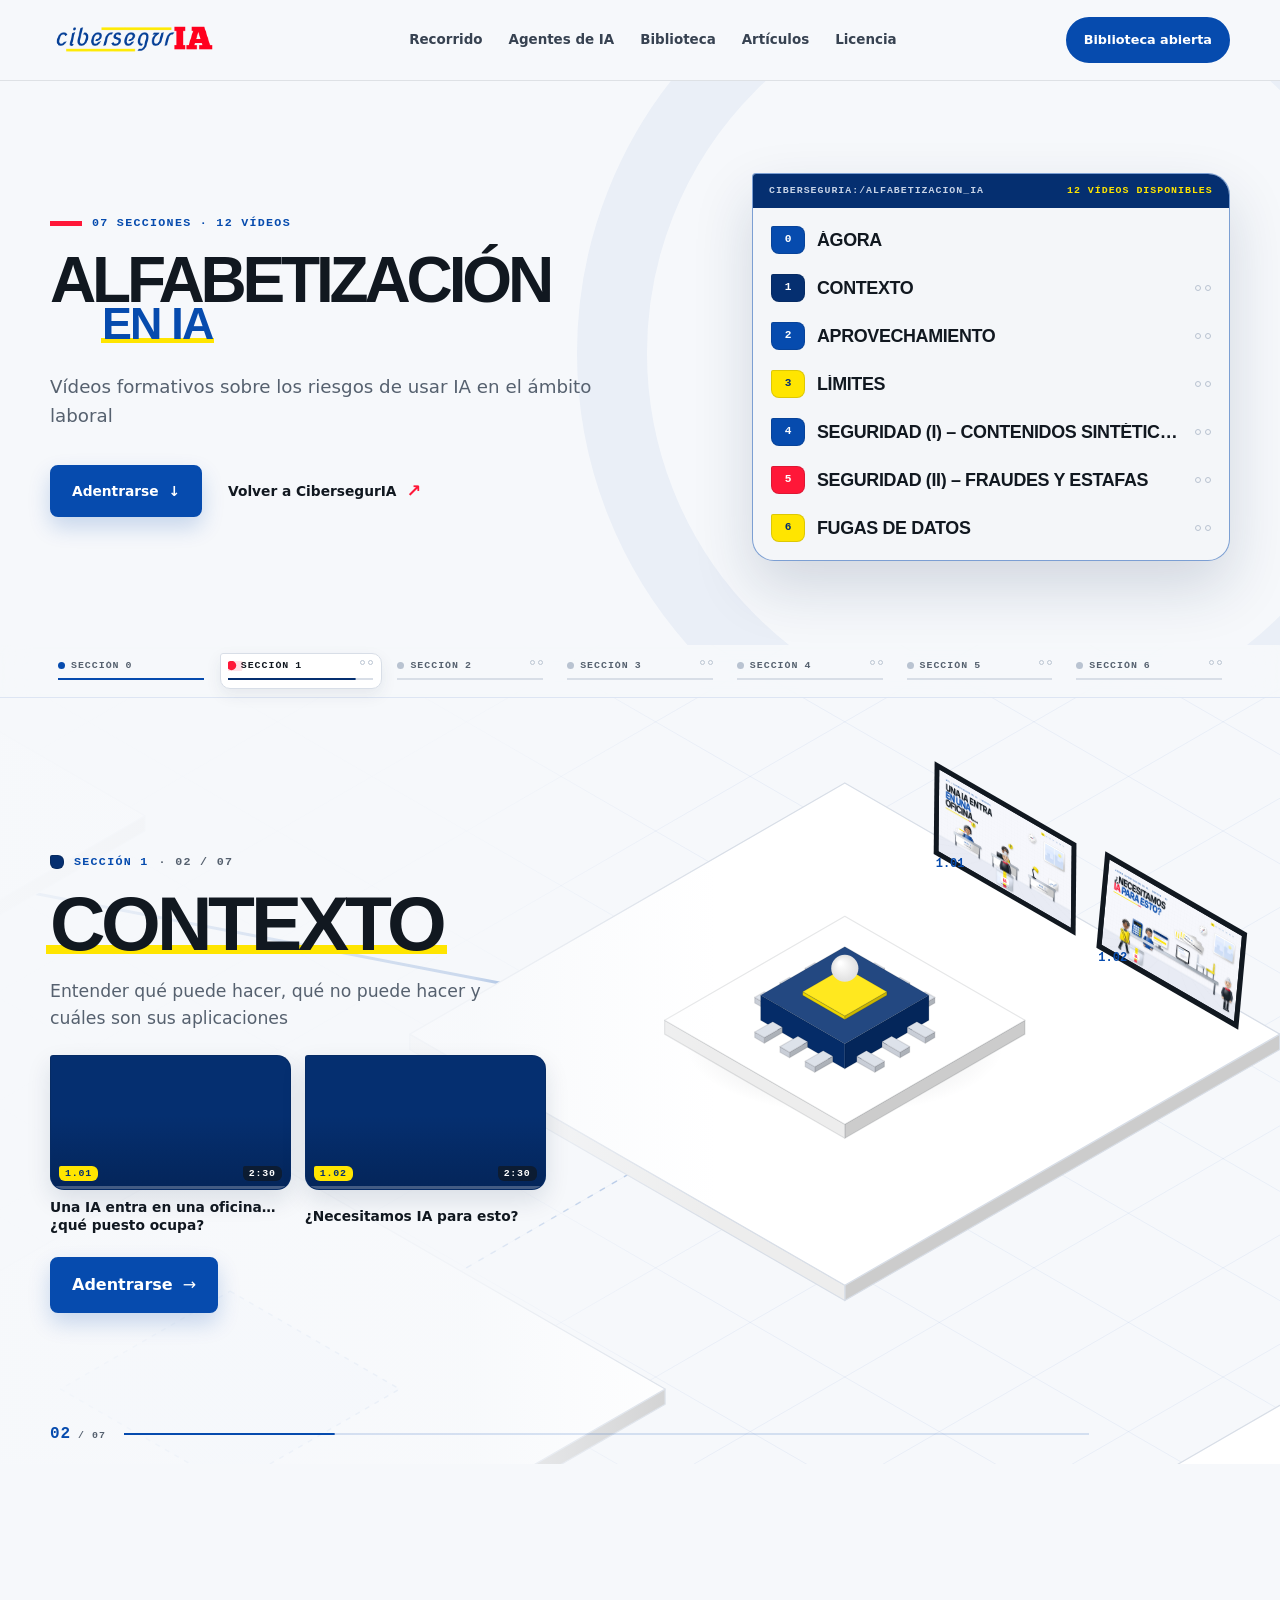
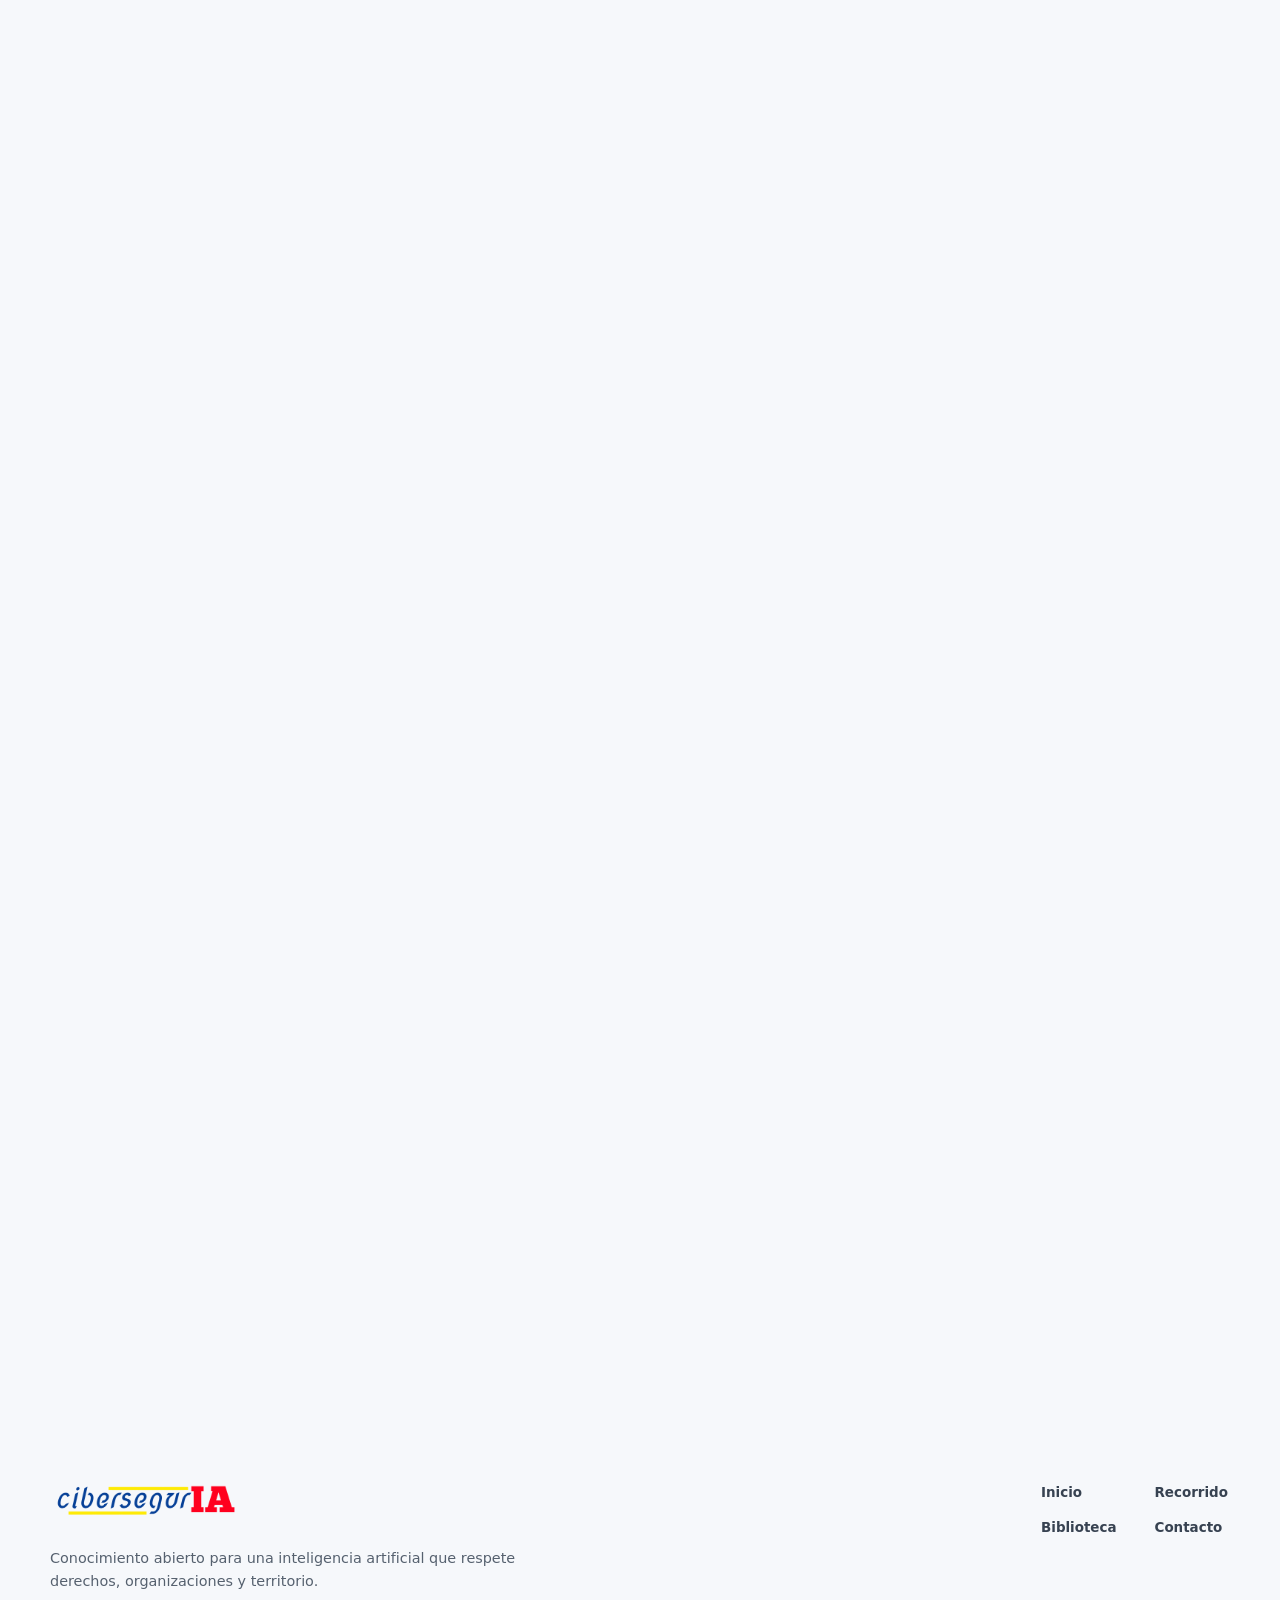
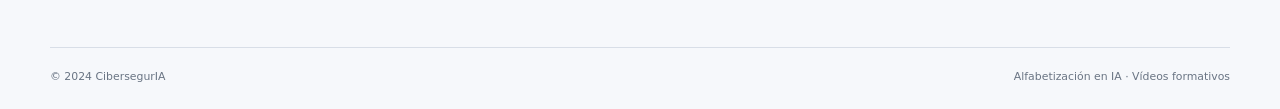
==== commit a2935369: "Alfabetización en IA: el titular de la entrada se ajusta a su columna y no queda bajo la tarjeta Co-" ====
--- a/alfabetizacion-ia.html
+++ b/alfabetizacion-ia.html
@@ -14,10 +14,10 @@
   <link rel="canonical" href="https://ciberseguria.com/alfabetizacion-ia">
   <link rel="icon" href="favicon.ico">
   <link rel="stylesheet" href="style.css">
-  <link rel="stylesheet" href="alfabetizacion/alfabetizacion.css?v=20261019-alfabetizacion">
+  <link rel="stylesheet" href="alfabetizacion/alfabetizacion.css?v=20261019-titular">
   <script src="script.js" defer></script>
-  <script src="alfabetizacion/mundo.js?v=20261019-alfabetizacion" defer></script>
-  <script src="alfabetizacion/alfabetizacion.js?v=20261019-alfabetizacion" defer></script>
+  <script src="alfabetizacion/mundo.js?v=20261019-titular" defer></script>
+  <script src="alfabetizacion/alfabetizacion.js?v=20261019-titular" defer></script>
 </head>
 <body class="alfabetizacion-page">
   <a class="skip-link" href="#contenido">Saltar al contenido</a>
--- a/alfabetizacion/alfabetizacion.css
+++ b/alfabetizacion/alfabetizacion.css
@@ -21,7 +21,7 @@
 .alfa-hero::after { content: ""; position: absolute; z-index: 0; right: -14vw; top: -30%; width: 58vw; aspect-ratio: 1; border: 70px solid rgba(6, 75, 174, .05); border-radius: 50%; pointer-events: none; }
 .alfa-hero-grid { position: relative; z-index: 1; display: grid; grid-template-columns: minmax(0, 1.15fr) minmax(0, .85fr); gap: 56px; align-items: center; }
 .alfa-hero-grid > * { min-width: 0; }
-.alfa-hero h1 { display: grid; margin: 0 0 30px; font-size: clamp(3.2rem, 5.6vw, 6rem); font-weight: 900; line-height: .8; letter-spacing: -.065em; text-transform: uppercase; }
+.alfa-hero h1 { display: grid; margin: 0 0 30px; font-size: var(--h1-size, clamp(3rem, 5vw, 5.4rem)); font-weight: 900; line-height: .8; letter-spacing: -.065em; text-transform: uppercase; }
 .alfa-hero h1 span { display: block; width: max-content; max-width: 100%; animation: alfa-linea .9s .1s both var(--ease-out); }
 .alfa-hero h1 span + span { position: relative; z-index: 1; margin-left: 8%; color: var(--blue); font-size: .7em; letter-spacing: -.04em; animation-delay: .22s; }
 .alfa-hero h1 span + span::after { content: ""; position: absolute; z-index: -1; left: -1%; right: -1%; bottom: -.03em; height: .12em; background: var(--yellow); transform-origin: left; animation: alfa-subrayado 1s .65s both var(--ease-out); }
